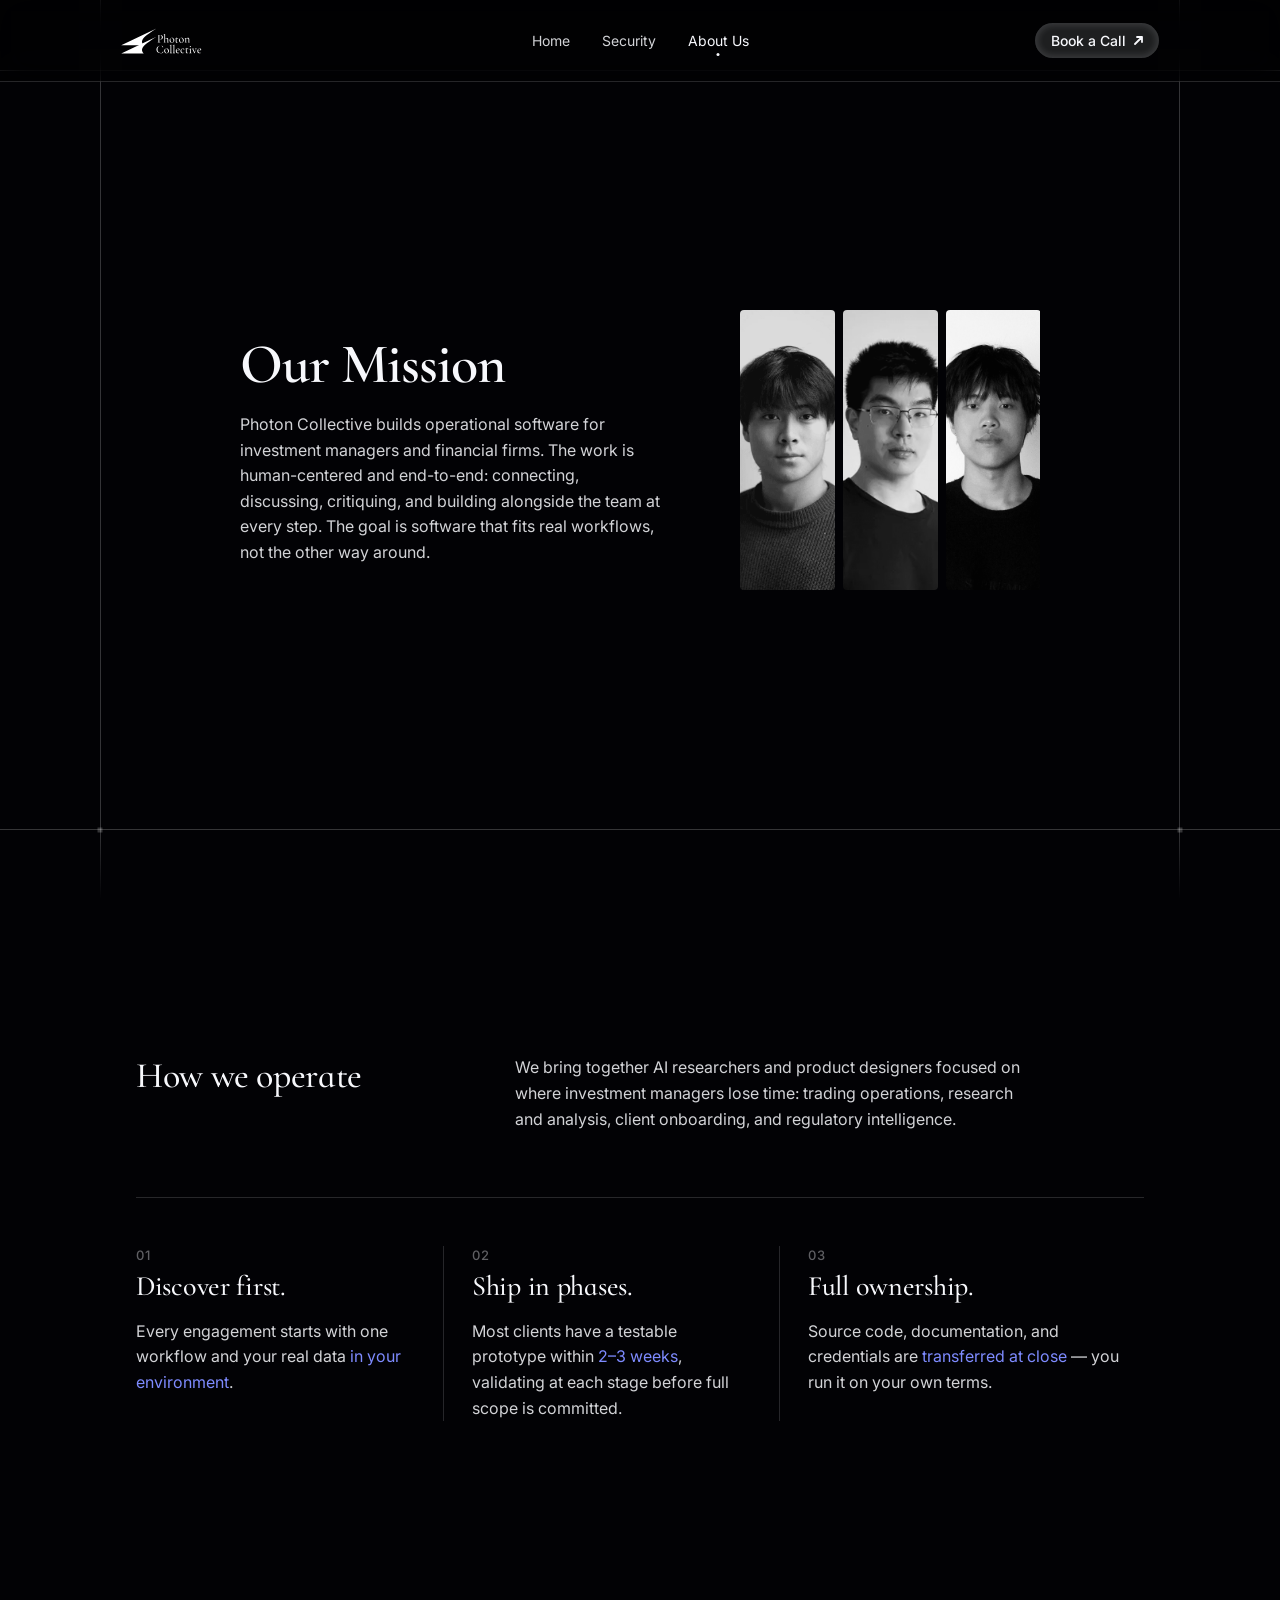
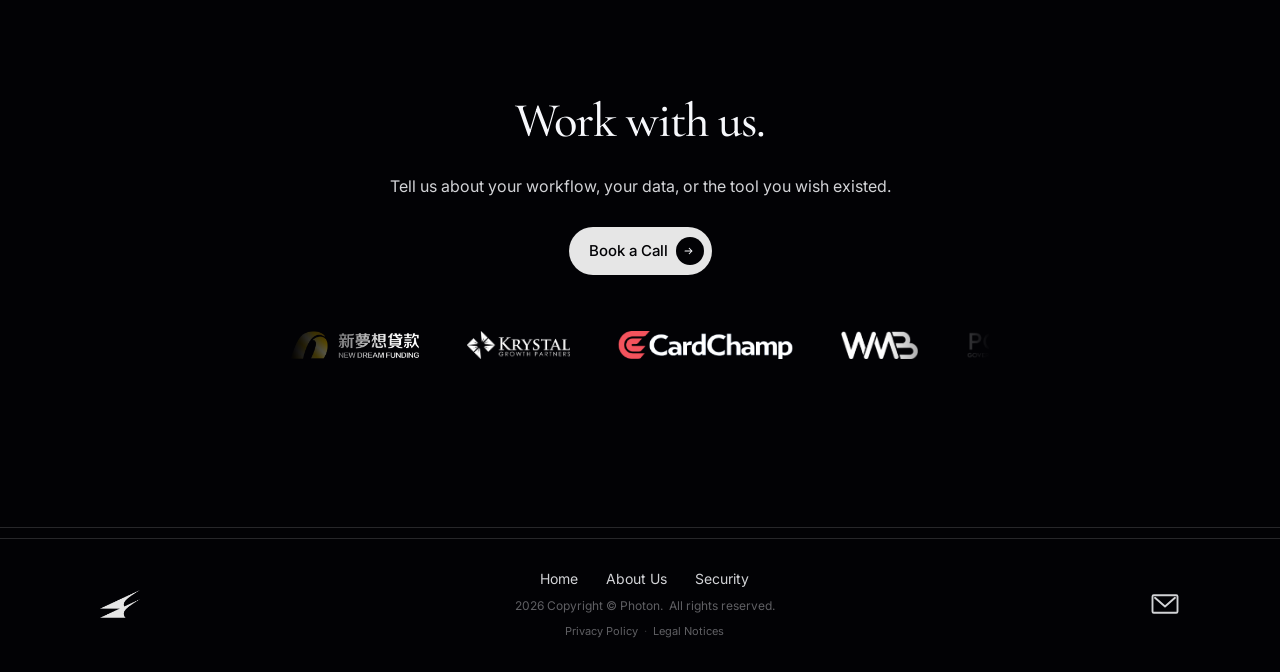
==== about-us.html @ c0678978 "Add Privacy Policy and Legal Notices pages - Create privacy-policy.html and legal-notices.html with " ====
<!DOCTYPE html>
<html lang="en">
<head>
  <meta charset="utf-8">
  <meta name="viewport" content="width=device-width, initial-scale=1">
  <title>Our Team — Photon Collective</title>
  <meta name="description" content="Photon Collective is a team of AI researchers and fintech product designers building custom financial software for investment managers. Learn about our team and how we work.">

  <!-- Open Graph -->
  <meta property="og:type" content="website">
  <meta property="og:url" content="https://photoncollective.dev/about-us.html">
  <meta property="og:site_name" content="Photon Collective">
  <meta property="og:title" content="Our Team — Photon Collective">
  <meta property="og:description" content="Photon Collective is a team of AI researchers and fintech product designers building custom financial software for investment managers.">
  <meta property="og:image" content="https://photoncollective.dev/images/hero-data-viz.png">
  <meta name="twitter:card" content="summary_large_image">
  <meta name="twitter:title" content="Our Team — Photon Collective">
  <meta name="twitter:description" content="Photon Collective is a team of AI researchers and fintech product designers building custom financial software for investment managers.">
  <meta name="twitter:image" content="https://photoncollective.dev/images/hero-data-viz.png">
  <meta name="theme-color" content="#0c0d12">

  <!-- Favicon -->
  <link rel="icon" href="images/favicon-light.png" media="(prefers-color-scheme: light)">
  <link rel="icon" href="images/favicon-dark.png" media="(prefers-color-scheme: dark)">
  <link rel="apple-touch-icon" href="images/favicon-dark.png">

  <!-- Fonts -->
  <link rel="preconnect" href="https://fonts.googleapis.com">
  <link rel="preconnect" href="https://fonts.gstatic.com" crossorigin>
  <link rel="stylesheet" href="https://fonts.googleapis.com/css2?family=Cormorant+Infant:ital,wght@0,400;0,500;0,600;0,700;1,400;1,500;1,600;1,700&family=Inter:wght@400;500;600&display=swap">

  <!-- Styles -->
  <link rel="stylesheet" href="css/styles.css">

  <!-- SEO -->
  <link rel="canonical" href="https://photoncollective.dev/about-us.html">

  <!-- Structured data -->
  <script type="application/ld+json">
  {
    "@context": "https://schema.org",
    "@type": "Organization",
    "name": "Photon Collective",
    "url": "https://photoncollective.dev",
    "logo": {
      "@type": "ImageObject",
      "url": "https://photoncollective.dev/images/logo-dark.png"
    },
    "description": "Photon Collective builds custom financial tools and workflows for investment teams.",
    "contactPoint": {
      "@type": "ContactPoint",
      "email": "hello@photoncollective.dev",
      "contactType": "sales"
    }
  }
  </script>
  <script type="application/ld+json">
  [
    {
      "@context": "https://schema.org",
      "@type": "Person",
      "name": "Alex Chen",
      "jobTitle": "Co-founder",
      "worksFor": { "@type": "Organization", "name": "Photon Collective" },
      "alumniOf": [
        { "@type": "CollegeOrUniversity", "name": "Carnegie Mellon University" }
      ]
    },
    {
      "@context": "https://schema.org",
      "@type": "Person",
      "name": "Andrew Kang",
      "jobTitle": "Co-founder",
      "worksFor": { "@type": "Organization", "name": "Photon Collective" },
      "alumniOf": [
        { "@type": "CollegeOrUniversity", "name": "University of British Columbia" }
      ]
    },
    {
      "@context": "https://schema.org",
      "@type": "Person",
      "name": "Edison Hui",
      "jobTitle": "GTM Lead",
      "worksFor": { "@type": "Organization", "name": "Photon Collective" },
      "alumniOf": [
        { "@type": "CollegeOrUniversity", "name": "University of British Columbia" }
      ]
    }
  ]
  </script>

</head>
<body>

  <a href="#main-content" class="skip-link">Skip to main content</a>

  <!-- SVG symbol defs -->
  <svg xmlns="http://www.w3.org/2000/svg" style="position:absolute;width:0;height:0;overflow:hidden" aria-hidden="true">
    <defs>
      <symbol id="wordmark" viewBox="0 0 81 26"><path d="M 35.463 0.442 C 24.383 7.673 17.816 11.768 22.715 17.207 L 0.231 17.207 Z" fill="rgb(255, 255, 255)"></path><path d="M 35.463 8.678 C 24.383 15.908 17.816 20.003 22.715 25.442 L 0.231 25.442 Z" fill="rgb(255, 255, 255)"></path><path d="M 38.351 13.56 C 38.351 13.811 38.382 13.995 38.443 14.113 C 38.505 14.223 38.621 14.301 38.79 14.348 C 38.967 14.395 39.248 14.419 39.633 14.419 C 39.656 14.419 39.668 14.442 39.668 14.489 C 39.668 14.537 39.656 14.56 39.633 14.56 C 39.317 14.56 39.071 14.556 38.894 14.548 L 37.889 14.537 L 37.092 14.548 C 36.945 14.556 36.749 14.56 36.503 14.56 C 36.48 14.56 36.468 14.537 36.468 14.489 C 36.468 14.442 36.48 14.419 36.503 14.419 C 36.78 14.419 36.98 14.399 37.103 14.36 C 37.227 14.321 37.311 14.246 37.358 14.137 C 37.404 14.019 37.427 13.842 37.427 13.607 L 37.427 8.16 C 37.427 7.925 37.404 7.752 37.358 7.642 C 37.311 7.533 37.223 7.458 37.092 7.419 C 36.968 7.372 36.772 7.348 36.503 7.348 C 36.48 7.348 36.468 7.325 36.468 7.278 C 36.468 7.231 36.48 7.207 36.503 7.207 L 37.08 7.219 C 37.419 7.235 37.685 7.242 37.877 7.242 C 38.062 7.242 38.282 7.231 38.536 7.207 C 38.628 7.207 38.771 7.203 38.963 7.195 C 39.163 7.18 39.337 7.172 39.483 7.172 C 40.207 7.172 40.788 7.337 41.227 7.666 C 41.666 7.988 41.886 8.478 41.886 9.137 C 41.886 9.646 41.759 10.078 41.504 10.431 C 41.258 10.784 40.938 11.046 40.546 11.219 C 40.161 11.391 39.76 11.478 39.344 11.478 C 39.121 11.478 38.936 11.458 38.79 11.419 C 38.767 11.419 38.755 11.399 38.755 11.36 C 38.755 11.337 38.759 11.313 38.767 11.289 C 38.782 11.266 38.798 11.258 38.813 11.266 C 38.936 11.297 39.071 11.313 39.217 11.313 C 39.679 11.313 40.068 11.144 40.384 10.807 C 40.7 10.47 40.858 9.984 40.858 9.348 C 40.858 8.729 40.703 8.246 40.395 7.901 C 40.088 7.548 39.679 7.372 39.171 7.372 C 38.932 7.372 38.759 7.391 38.651 7.431 C 38.543 7.462 38.466 7.537 38.42 7.654 C 38.374 7.764 38.351 7.94 38.351 8.184 Z" fill="rgb(255, 255, 255)"></path><path d="M 42.624 14.56 C 42.608 14.56 42.601 14.537 42.601 14.489 C 42.601 14.442 42.608 14.419 42.624 14.419 C 42.909 14.419 43.093 14.368 43.178 14.266 C 43.271 14.156 43.317 13.937 43.317 13.607 L 43.317 7.56 C 43.317 7.278 43.29 7.078 43.236 6.96 C 43.19 6.835 43.101 6.772 42.97 6.772 C 42.839 6.772 42.67 6.823 42.462 6.925 L 42.45 6.925 C 42.42 6.925 42.397 6.905 42.381 6.866 C 42.366 6.827 42.37 6.799 42.393 6.784 L 43.941 6.031 L 43.975 6.031 C 44.006 6.031 44.033 6.042 44.056 6.066 C 44.087 6.089 44.102 6.117 44.102 6.148 L 44.102 13.607 C 44.102 13.937 44.148 14.156 44.241 14.266 C 44.333 14.368 44.522 14.419 44.807 14.419 C 44.83 14.419 44.842 14.442 44.842 14.489 C 44.842 14.537 44.83 14.56 44.807 14.56 C 44.614 14.56 44.464 14.556 44.356 14.548 L 43.721 14.537 L 43.063 14.548 C 42.955 14.556 42.809 14.56 42.624 14.56 Z M 45.731 14.56 C 45.716 14.56 45.708 14.537 45.708 14.489 C 45.708 14.442 45.716 14.419 45.731 14.419 C 46.016 14.419 46.201 14.368 46.285 14.266 C 46.378 14.156 46.424 13.937 46.424 13.607 L 46.424 11.795 C 46.424 11.34 46.339 11.003 46.17 10.784 C 46.008 10.564 45.754 10.454 45.408 10.454 C 45.138 10.454 44.865 10.537 44.587 10.701 C 44.31 10.866 44.079 11.086 43.894 11.36 L 43.837 11.219 C 44.16 10.772 44.487 10.439 44.818 10.219 C 45.157 9.999 45.512 9.889 45.881 9.889 C 46.305 9.889 46.632 10.015 46.863 10.266 C 47.094 10.517 47.21 10.874 47.21 11.337 L 47.21 13.607 C 47.21 13.937 47.256 14.156 47.348 14.266 C 47.441 14.368 47.629 14.419 47.914 14.419 C 47.937 14.419 47.949 14.442 47.949 14.489 C 47.949 14.537 47.937 14.56 47.914 14.56 C 47.722 14.56 47.572 14.556 47.464 14.548 L 46.828 14.537 L 46.17 14.548 C 46.062 14.556 45.916 14.56 45.731 14.56 Z" fill="rgb(255, 255, 255)"></path><path d="M 50.836 14.713 C 50.382 14.713 49.981 14.603 49.635 14.384 C 49.288 14.156 49.019 13.854 48.826 13.478 C 48.641 13.093 48.549 12.678 48.549 12.231 C 48.549 11.721 48.672 11.289 48.919 10.937 C 49.165 10.576 49.481 10.309 49.866 10.137 C 50.251 9.956 50.644 9.866 51.044 9.866 C 51.498 9.866 51.899 9.98 52.246 10.207 C 52.592 10.435 52.858 10.737 53.043 11.113 C 53.227 11.482 53.32 11.874 53.32 12.289 C 53.32 12.768 53.204 13.191 52.973 13.56 C 52.75 13.929 52.45 14.215 52.072 14.419 C 51.695 14.615 51.283 14.713 50.836 14.713 Z M 51.171 14.489 C 51.556 14.489 51.853 14.337 52.061 14.031 C 52.269 13.725 52.373 13.262 52.373 12.642 C 52.373 12.133 52.295 11.686 52.142 11.301 C 51.995 10.917 51.791 10.623 51.529 10.419 C 51.267 10.207 50.975 10.101 50.651 10.101 C 50.274 10.101 49.981 10.25 49.773 10.548 C 49.573 10.839 49.473 11.27 49.473 11.842 C 49.473 12.337 49.546 12.788 49.693 13.195 C 49.839 13.595 50.039 13.913 50.293 14.148 C 50.555 14.376 50.848 14.489 51.171 14.489 Z" fill="rgb(255, 255, 255)"></path><path d="M 55.878 14.701 C 55.554 14.701 55.281 14.627 55.057 14.478 C 54.842 14.321 54.734 14.062 54.734 13.701 L 54.734 10.984 C 54.734 10.709 54.695 10.533 54.618 10.454 C 54.549 10.376 54.387 10.337 54.133 10.337 C 54.11 10.337 54.099 10.305 54.099 10.242 C 54.099 10.188 54.11 10.16 54.133 10.16 C 54.472 10.152 54.746 10.07 54.953 9.913 C 55.161 9.748 55.296 9.525 55.358 9.242 C 55.365 9.219 55.396 9.207 55.45 9.207 C 55.504 9.207 55.531 9.219 55.531 9.242 L 55.531 13.301 C 55.531 13.921 55.827 14.231 56.42 14.231 C 56.751 14.231 57.056 14.121 57.333 13.901 C 57.341 13.893 57.352 13.889 57.368 13.889 C 57.391 13.889 57.41 13.905 57.425 13.937 C 57.441 13.968 57.437 13.991 57.414 14.007 C 57.129 14.25 56.867 14.427 56.628 14.537 C 56.389 14.646 56.139 14.701 55.878 14.701 Z M 57.067 10.595 C 56.551 10.478 55.954 10.419 55.277 10.419 L 55.277 10.148 C 55.762 10.148 56.37 10.109 57.102 10.031 C 57.125 10.031 57.144 10.058 57.16 10.113 C 57.175 10.168 57.183 10.231 57.183 10.301 C 57.183 10.372 57.171 10.442 57.148 10.513 C 57.125 10.576 57.098 10.603 57.067 10.595 Z" fill="rgb(255, 255, 255)"></path><path d="M 60.312 14.713 C 59.858 14.713 59.457 14.603 59.111 14.384 C 58.764 14.156 58.495 13.854 58.302 13.478 C 58.117 13.093 58.025 12.678 58.025 12.231 C 58.025 11.721 58.148 11.289 58.394 10.937 C 58.641 10.576 58.957 10.309 59.342 10.137 C 59.727 9.956 60.12 9.866 60.52 9.866 C 60.974 9.866 61.375 9.98 61.721 10.207 C 62.068 10.435 62.333 10.737 62.518 11.113 C 62.703 11.482 62.795 11.874 62.795 12.289 C 62.795 12.768 62.68 13.191 62.449 13.56 C 62.226 13.929 61.925 14.215 61.548 14.419 C 61.171 14.615 60.759 14.713 60.312 14.713 Z M 60.647 14.489 C 61.032 14.489 61.328 14.337 61.536 14.031 C 61.744 13.725 61.848 13.262 61.848 12.642 C 61.848 12.133 61.771 11.686 61.617 11.301 C 61.471 10.917 61.267 10.623 61.005 10.419 C 60.743 10.207 60.451 10.101 60.127 10.101 C 59.75 10.101 59.457 10.25 59.249 10.548 C 59.049 10.839 58.949 11.27 58.949 11.842 C 58.949 12.337 59.022 12.788 59.168 13.195 C 59.315 13.595 59.515 13.913 59.769 14.148 C 60.031 14.376 60.324 14.489 60.647 14.489 Z" fill="rgb(255, 255, 255)"></path><path d="M 66.797 14.56 C 66.774 14.56 66.762 14.537 66.762 14.489 C 66.762 14.442 66.774 14.419 66.797 14.419 C 66.99 14.419 67.132 14.399 67.224 14.36 C 67.325 14.313 67.39 14.235 67.421 14.125 C 67.459 14.007 67.479 13.835 67.479 13.607 L 67.479 11.76 C 67.479 11.305 67.398 10.972 67.236 10.76 C 67.074 10.548 66.816 10.442 66.462 10.442 C 66.193 10.442 65.919 10.525 65.642 10.689 C 65.372 10.854 65.141 11.074 64.949 11.348 L 64.903 11.207 C 65.55 10.313 66.227 9.866 66.936 9.866 C 67.359 9.866 67.687 9.995 67.918 10.254 C 68.156 10.505 68.276 10.858 68.276 11.313 L 68.276 13.607 C 68.276 13.835 68.291 14.007 68.322 14.125 C 68.36 14.235 68.426 14.313 68.518 14.36 C 68.618 14.399 68.769 14.419 68.969 14.419 C 68.992 14.419 69.003 14.442 69.003 14.489 C 69.003 14.537 68.992 14.56 68.969 14.56 C 68.784 14.56 68.634 14.556 68.518 14.548 L 67.883 14.537 L 67.248 14.548 C 67.132 14.556 66.982 14.56 66.797 14.56 Z M 63.69 14.56 C 63.667 14.56 63.655 14.537 63.655 14.489 C 63.655 14.442 63.667 14.419 63.69 14.419 C 63.882 14.419 64.025 14.399 64.117 14.36 C 64.217 14.313 64.283 14.235 64.314 14.125 C 64.352 14.007 64.371 13.835 64.371 13.607 L 64.371 11.313 C 64.371 11.054 64.341 10.87 64.279 10.76 C 64.225 10.642 64.129 10.584 63.99 10.584 C 63.859 10.584 63.655 10.639 63.378 10.748 L 63.355 10.748 C 63.332 10.748 63.313 10.729 63.297 10.689 C 63.289 10.65 63.297 10.627 63.32 10.619 L 64.741 9.925 L 64.81 9.913 C 64.887 9.913 64.964 10.007 65.041 10.195 C 65.126 10.376 65.168 10.615 65.168 10.913 L 65.168 13.607 C 65.168 13.835 65.184 14.007 65.215 14.125 C 65.253 14.235 65.319 14.313 65.411 14.36 C 65.511 14.399 65.661 14.419 65.861 14.419 C 65.885 14.419 65.896 14.442 65.896 14.489 C 65.896 14.537 65.885 14.56 65.861 14.56 C 65.677 14.56 65.526 14.556 65.411 14.548 L 64.776 14.537 L 64.129 14.548 C 64.021 14.556 63.875 14.56 63.69 14.56 Z" fill="rgb(255, 255, 255)"></path><path d="M 39.691 17.666 C 40.137 17.666 40.53 17.701 40.869 17.772 C 41.216 17.835 41.539 17.94 41.839 18.09 C 41.893 18.113 41.928 18.14 41.943 18.172 C 41.959 18.195 41.97 18.254 41.978 18.348 L 42.128 19.819 C 42.128 19.842 42.105 19.858 42.059 19.866 C 42.02 19.874 41.997 19.862 41.99 19.831 C 41.597 18.521 40.804 17.866 39.61 17.866 C 39.002 17.866 38.463 18.011 37.993 18.301 C 37.523 18.591 37.157 19.003 36.895 19.537 C 36.641 20.07 36.514 20.693 36.514 21.407 C 36.514 22.105 36.653 22.737 36.93 23.301 C 37.215 23.858 37.596 24.297 38.074 24.619 C 38.559 24.933 39.09 25.09 39.668 25.09 C 40.268 25.09 40.761 24.937 41.146 24.631 C 41.531 24.317 41.843 23.835 42.082 23.184 C 42.09 23.168 42.109 23.16 42.14 23.16 C 42.155 23.16 42.17 23.168 42.186 23.184 C 42.209 23.191 42.221 23.199 42.221 23.207 L 42.094 24.548 C 42.086 24.642 42.074 24.701 42.059 24.725 C 42.043 24.748 42.005 24.776 41.943 24.807 C 41.558 24.987 41.189 25.113 40.834 25.184 C 40.48 25.262 40.091 25.301 39.668 25.301 C 38.852 25.301 38.124 25.14 37.485 24.819 C 36.845 24.489 36.345 24.035 35.983 23.454 C 35.629 22.874 35.452 22.207 35.452 21.454 C 35.452 20.717 35.632 20.062 35.994 19.49 C 36.364 18.909 36.872 18.462 37.519 18.148 C 38.166 17.827 38.89 17.666 39.691 17.666 Z" fill="rgb(255, 255, 255)"></path><path d="M 45.473 25.301 C 45.019 25.301 44.618 25.192 44.272 24.972 C 43.925 24.744 43.656 24.442 43.463 24.066 C 43.279 23.682 43.186 23.266 43.186 22.819 C 43.186 22.309 43.309 21.878 43.556 21.525 C 43.802 21.164 44.118 20.897 44.503 20.725 C 44.888 20.544 45.281 20.454 45.681 20.454 C 46.136 20.454 46.536 20.568 46.883 20.795 C 47.229 21.023 47.495 21.325 47.68 21.701 C 47.865 22.07 47.957 22.462 47.957 22.878 C 47.957 23.356 47.841 23.78 47.61 24.148 C 47.387 24.517 47.087 24.803 46.709 25.007 C 46.332 25.203 45.92 25.301 45.473 25.301 Z M 45.808 25.078 C 46.193 25.078 46.49 24.925 46.698 24.619 C 46.906 24.313 47.01 23.85 47.01 23.231 C 47.01 22.721 46.933 22.274 46.779 21.89 C 46.632 21.505 46.428 21.211 46.167 21.007 C 45.905 20.795 45.612 20.69 45.289 20.69 C 44.911 20.69 44.618 20.839 44.411 21.137 C 44.21 21.427 44.11 21.858 44.11 22.431 C 44.11 22.925 44.183 23.376 44.33 23.784 C 44.476 24.184 44.676 24.501 44.931 24.737 C 45.192 24.964 45.485 25.078 45.808 25.078 Z" fill="rgb(255, 255, 255)"></path><path d="M 48.794 25.148 C 48.778 25.148 48.77 25.125 48.77 25.078 C 48.77 25.031 48.778 25.007 48.794 25.007 C 49.078 25.007 49.263 24.956 49.348 24.854 C 49.44 24.744 49.487 24.525 49.487 24.195 L 49.498 18.148 C 49.498 17.866 49.471 17.666 49.417 17.548 C 49.363 17.423 49.271 17.36 49.14 17.36 C 49.009 17.36 48.843 17.411 48.643 17.513 L 48.632 17.513 C 48.601 17.513 48.574 17.493 48.551 17.454 C 48.536 17.407 48.543 17.38 48.574 17.372 L 50.122 16.631 L 50.168 16.619 C 50.191 16.619 50.218 16.631 50.249 16.654 C 50.287 16.678 50.307 16.705 50.307 16.737 L 50.307 24.195 C 50.307 24.525 50.349 24.744 50.434 24.854 C 50.526 24.956 50.711 25.007 50.988 25.007 C 51.019 25.007 51.035 25.031 51.035 25.078 C 51.035 25.125 51.019 25.148 50.988 25.148 C 50.811 25.148 50.669 25.144 50.561 25.137 L 49.891 25.125 L 49.244 25.137 C 49.136 25.144 48.986 25.148 48.794 25.148 Z" fill="rgb(255, 255, 255)"></path><path d="M 51.805 25.148 C 51.79 25.148 51.782 25.125 51.782 25.078 C 51.782 25.031 51.79 25.007 51.805 25.007 C 52.09 25.007 52.275 24.956 52.36 24.854 C 52.452 24.744 52.498 24.525 52.498 24.195 L 52.51 18.148 C 52.51 17.866 52.483 17.666 52.429 17.548 C 52.375 17.423 52.283 17.36 52.152 17.36 C 52.021 17.36 51.855 17.411 51.655 17.513 L 51.644 17.513 C 51.613 17.513 51.586 17.493 51.563 17.454 C 51.548 17.407 51.555 17.38 51.586 17.372 L 53.134 16.631 L 53.18 16.619 C 53.203 16.619 53.23 16.631 53.261 16.654 C 53.299 16.678 53.319 16.705 53.319 16.737 L 53.319 24.195 C 53.319 24.525 53.361 24.744 53.446 24.854 C 53.538 24.956 53.723 25.007 54 25.007 C 54.031 25.007 54.046 25.031 54.046 25.078 C 54.046 25.125 54.031 25.148 54 25.148 C 53.823 25.148 53.681 25.144 53.573 25.137 L 52.903 25.125 L 52.256 25.137 C 52.148 25.144 51.998 25.148 51.805 25.148 Z" fill="rgb(255, 255, 255)"></path><path d="M 56.966 25.29 C 56.512 25.29 56.119 25.18 55.788 24.984 C 55.457 24.772 55.206 24.494 55.037 24.148 C 54.867 23.796 54.783 23.419 54.783 23.019 C 54.783 22.556 54.891 22.133 55.106 21.748 C 55.33 21.364 55.63 21.062 56.007 20.842 C 56.385 20.615 56.804 20.501 57.266 20.501 C 57.721 20.501 58.067 20.619 58.306 20.854 C 58.545 21.082 58.664 21.411 58.664 21.842 C 58.664 22.062 58.618 22.172 58.525 22.172 L 57.728 22.172 C 57.759 21.709 57.698 21.356 57.543 21.113 C 57.397 20.862 57.174 20.737 56.873 20.737 C 56.496 20.737 56.2 20.901 55.984 21.231 C 55.776 21.552 55.672 21.995 55.672 22.56 C 55.672 23.25 55.826 23.799 56.134 24.207 C 56.45 24.615 56.897 24.819 57.474 24.819 C 57.698 24.819 57.89 24.791 58.052 24.737 C 58.213 24.674 58.402 24.58 58.618 24.454 L 58.629 24.454 C 58.652 24.454 58.672 24.47 58.687 24.501 C 58.71 24.525 58.714 24.548 58.699 24.572 C 58.421 24.823 58.144 25.007 57.867 25.125 C 57.59 25.235 57.289 25.29 56.966 25.29 Z M 55.395 22.007 L 57.982 21.96 L 57.982 22.172 L 55.406 22.184 Z" fill="rgb(255, 255, 255)"></path><path d="M 61.74 25.29 C 61.239 25.29 60.816 25.18 60.469 24.96 C 60.13 24.733 59.876 24.442 59.707 24.089 C 59.545 23.737 59.464 23.364 59.464 22.972 C 59.464 22.47 59.591 22.035 59.845 21.666 C 60.099 21.29 60.427 21.003 60.827 20.807 C 61.228 20.603 61.636 20.501 62.052 20.501 C 62.398 20.501 62.714 20.576 62.999 20.725 C 63.284 20.866 63.426 21.046 63.426 21.266 C 63.426 21.384 63.384 21.486 63.299 21.572 C 63.215 21.658 63.099 21.701 62.953 21.701 C 62.706 21.701 62.514 21.548 62.375 21.242 C 62.29 21.062 62.198 20.933 62.098 20.854 C 61.998 20.776 61.848 20.737 61.647 20.737 C 61.247 20.737 60.931 20.909 60.7 21.254 C 60.469 21.592 60.354 22.042 60.354 22.607 C 60.354 23.258 60.508 23.791 60.816 24.207 C 61.131 24.623 61.609 24.831 62.248 24.831 C 62.672 24.831 63.057 24.709 63.403 24.466 L 63.426 24.466 C 63.449 24.466 63.469 24.478 63.484 24.501 C 63.507 24.525 63.507 24.544 63.484 24.56 C 63.215 24.811 62.941 24.995 62.664 25.113 C 62.387 25.231 62.079 25.29 61.74 25.29 Z" fill="rgb(255, 255, 255)"></path><path d="M 66.014 25.29 C 65.691 25.29 65.417 25.215 65.194 25.066 C 64.978 24.909 64.871 24.65 64.871 24.289 L 64.871 21.572 C 64.871 21.297 64.832 21.121 64.755 21.042 C 64.686 20.964 64.524 20.925 64.27 20.925 C 64.247 20.925 64.235 20.893 64.235 20.831 C 64.235 20.776 64.247 20.748 64.27 20.748 C 64.609 20.74 64.882 20.658 65.09 20.501 C 65.298 20.337 65.433 20.113 65.495 19.831 C 65.502 19.807 65.533 19.795 65.587 19.795 C 65.641 19.795 65.668 19.807 65.668 19.831 L 65.668 23.89 C 65.668 24.509 65.964 24.819 66.557 24.819 C 66.888 24.819 67.193 24.709 67.47 24.489 C 67.477 24.482 67.489 24.478 67.504 24.478 C 67.528 24.478 67.547 24.494 67.562 24.525 C 67.577 24.556 67.574 24.58 67.551 24.595 C 67.266 24.838 67.004 25.015 66.765 25.125 C 66.526 25.235 66.276 25.29 66.014 25.29 Z M 67.204 21.184 C 66.688 21.066 66.091 21.007 65.414 21.007 L 65.414 20.737 C 65.899 20.737 66.507 20.697 67.239 20.619 C 67.262 20.619 67.281 20.646 67.297 20.701 C 67.312 20.756 67.32 20.819 67.32 20.89 C 67.32 20.96 67.308 21.031 67.285 21.101 C 67.262 21.164 67.235 21.191 67.204 21.184 Z" fill="rgb(255, 255, 255)"></path><path d="M 68.323 25.148 C 68.3 25.148 68.289 25.125 68.289 25.078 C 68.289 25.031 68.3 25.007 68.323 25.007 C 68.608 25.007 68.793 24.956 68.878 24.854 C 68.97 24.744 69.016 24.525 69.016 24.195 L 69.016 22.019 C 69.016 21.744 68.989 21.548 68.936 21.431 C 68.882 21.305 68.785 21.242 68.647 21.242 C 68.523 21.242 68.358 21.293 68.15 21.395 L 68.139 21.395 C 68.108 21.395 68.084 21.376 68.069 21.337 C 68.054 21.29 68.061 21.262 68.092 21.254 L 69.663 20.513 L 69.709 20.501 C 69.733 20.501 69.756 20.513 69.779 20.537 C 69.81 20.56 69.825 20.588 69.825 20.619 C 69.825 20.674 69.821 20.831 69.813 21.09 C 69.806 21.348 69.802 21.654 69.802 22.007 L 69.802 24.195 C 69.802 24.525 69.844 24.744 69.929 24.854 C 70.021 24.956 70.21 25.007 70.495 25.007 C 70.518 25.007 70.53 25.031 70.53 25.078 C 70.53 25.125 70.518 25.148 70.495 25.148 C 70.31 25.148 70.16 25.144 70.044 25.137 L 69.409 25.125 L 68.774 25.137 C 68.658 25.144 68.508 25.148 68.323 25.148 Z M 69.34 19.184 C 69.163 19.184 69.02 19.137 68.912 19.042 C 68.812 18.94 68.762 18.799 68.762 18.619 C 68.762 18.446 68.812 18.313 68.912 18.219 C 69.02 18.125 69.163 18.078 69.34 18.078 C 69.509 18.078 69.64 18.125 69.733 18.219 C 69.833 18.313 69.883 18.446 69.883 18.619 C 69.883 18.799 69.837 18.94 69.744 19.042 C 69.652 19.137 69.517 19.184 69.34 19.184 Z" fill="rgb(255, 255, 255)"></path><path d="M 75.93 20.607 C 75.946 20.607 75.953 20.631 75.953 20.678 C 75.953 20.725 75.946 20.748 75.93 20.748 C 75.722 20.748 75.545 20.819 75.399 20.96 C 75.253 21.101 75.114 21.337 74.983 21.666 L 73.551 25.137 C 73.535 25.176 73.493 25.196 73.424 25.196 C 73.354 25.196 73.312 25.176 73.296 25.137 L 71.622 21.584 C 71.467 21.246 71.333 21.023 71.217 20.913 C 71.109 20.803 70.979 20.748 70.825 20.748 C 70.801 20.748 70.79 20.725 70.79 20.678 C 70.79 20.631 70.801 20.607 70.825 20.607 C 70.971 20.607 71.086 20.611 71.171 20.619 L 71.714 20.631 L 72.523 20.619 C 72.638 20.611 72.796 20.607 72.996 20.607 C 73.019 20.607 73.031 20.631 73.031 20.678 C 73.031 20.725 73.019 20.748 72.996 20.748 C 72.542 20.748 72.315 20.842 72.315 21.031 C 72.315 21.086 72.33 21.144 72.361 21.207 L 73.816 24.242 L 73.4 24.89 L 74.729 21.631 C 74.783 21.466 74.81 21.344 74.81 21.266 C 74.81 20.921 74.521 20.748 73.943 20.748 C 73.928 20.748 73.92 20.725 73.92 20.678 C 73.92 20.631 73.928 20.607 73.943 20.607 C 74.151 20.607 74.309 20.611 74.417 20.619 L 75.11 20.631 L 75.537 20.619 C 75.622 20.611 75.753 20.607 75.93 20.607 Z" fill="rgb(255, 255, 255)"></path><path d="M 78.489 25.29 C 78.035 25.29 77.642 25.188 77.311 24.984 C 76.98 24.772 76.73 24.494 76.56 24.148 C 76.391 23.796 76.306 23.419 76.306 23.019 C 76.306 22.556 76.414 22.133 76.63 21.748 C 76.853 21.364 77.153 21.062 77.531 20.842 C 77.908 20.615 78.328 20.501 78.79 20.501 C 79.244 20.501 79.591 20.619 79.829 20.854 C 80.068 21.082 80.187 21.411 80.187 21.842 C 80.187 22.062 80.141 22.172 80.049 22.172 L 79.252 22.172 C 79.283 21.709 79.221 21.356 79.067 21.113 C 78.921 20.862 78.697 20.737 78.397 20.737 C 78.02 20.737 77.723 20.901 77.507 21.231 C 77.299 21.552 77.196 21.995 77.196 22.56 C 77.196 23.25 77.35 23.799 77.658 24.207 C 77.973 24.615 78.42 24.819 78.998 24.819 C 79.221 24.819 79.414 24.791 79.575 24.737 C 79.737 24.674 79.926 24.58 80.141 24.454 L 80.153 24.454 C 80.176 24.454 80.195 24.47 80.211 24.501 C 80.234 24.525 80.237 24.548 80.222 24.572 C 79.945 24.823 79.668 25.007 79.39 25.125 C 79.113 25.235 78.813 25.29 78.489 25.29 Z M 76.918 22.007 L 79.506 21.96 L 79.506 22.172 L 76.93 22.184 Z" fill="rgb(255, 255, 255)"></path></symbol>
    </defs>
  </svg>

  <!-- ======================================================
       NAVIGATION
       ====================================================== -->
  <header>
    <nav class="nav" role="navigation" aria-label="Main navigation">
      <div class="nav-inner">

        <a href="/" class="nav-logo" aria-label="Photon Collective home">
          <svg class="nav-logo-wordmark" viewBox="0 0 81 26" fill="none" aria-hidden="true"><use href="#wordmark"/></svg>
          <span class="sr-only">photon collective</span>
        </a>

        <div class="nav-links">
          <a href="/">Home</a>
          <a href="security.html">Security</a>
          <a href="about-us.html" class="active">About Us</a>
        </div>

        <div class="nav-cta">
          <a href="booking.html" class="btn btn-nav-cta">
            Book a Call
            <svg width="9" height="9" viewBox="0 0 9 9" fill="none" aria-hidden="true">
              <path d="M1 8L8 1M8 1H3M8 1V6" stroke="currentColor" stroke-width="1.8" stroke-linecap="round" stroke-linejoin="round"/>
            </svg>
          </a>
        </div>

        <button class="nav-hamburger" aria-label="Open menu" aria-expanded="false">
          <span></span><span></span><span></span>
        </button>
      </div>

    </nav>
    <div class="nav-mobile" role="menu">
      <a href="/" role="menuitem">Home</a>
      <a href="security.html" role="menuitem">Security</a>
      <a href="about-us.html" role="menuitem" class="active">About Us</a>
      <a href="booking.html" role="menuitem" class="nav-mobile-cta">
        Book a Call
        <svg width="9" height="9" viewBox="0 0 9 9" fill="none" aria-hidden="true"><path d="M1 8L8 1M8 1H3M8 1V6" stroke="currentColor" stroke-width="1.4" stroke-linecap="round" stroke-linejoin="round"/></svg>
      </a>
    </div>
    <div class="nav-backdrop" aria-hidden="true"></div>
  </header>

  <!-- ======================================================
       MAIN
       ====================================================== -->
  <main id="main-content">

    <!-- ======================================================
         MISSION / HERO
         ====================================================== -->
    <section class="about-hero" aria-label="Our Mission">
      <div class="hero-grid-frame" aria-hidden="true"></div>
      <div class="hero-grid-h hero-grid-h-top" aria-hidden="true"></div>
      <div class="hero-grid-h hero-grid-h-bot" aria-hidden="true"></div>
      <div class="about-hero-inner">

        <div class="about-text reveal">
          <h1 class="about-heading">Our Mission</h1>
          <p class="about-body">Photon Collective builds operational software for investment managers and financial firms. The work is human-centered and end-to-end: connecting, discussing, critiquing, and building alongside the team at every step. The goal is software that fits real workflows, not the other way around.</p>
        </div>

        <div class="about-photos reveal reveal-delay-1">
          <div class="about-photo-strip">
            <div class="about-photo-col">
              <img src="images/portrait-1.png" alt="Alex Chen, co-founder of Photon Collective" class="about-photo-img" loading="eager" width="892" height="876">
            </div>
            <div class="about-photo-col">
              <img src="images/portrait-2.png" alt="Andrew Kang, co-founder of Photon Collective" class="about-photo-img" loading="eager" width="1512" height="1486">
            </div>
            <div class="about-photo-col">
              <img src="images/portrait-3.png" alt="Edison Hui, Photon Collective" class="about-photo-img" loading="eager" width="1512" height="1486">
            </div>
          </div>
          <div class="about-photo-labels">
            <span class="about-photo-label">
              <strong>Alex Chen</strong>
              <span class="about-photo-label-sub">Quantitative Strategy @ Evercore in NYC</span>
              <span class="about-photo-label-sub">CS &amp; Business @ Carnegie Mellon University</span>
            </span>
            <span class="about-photo-label">
              <strong>Andrew Kang</strong>
              <span class="about-photo-label-sub">Software Engineer @ Arista in Vancouver</span>
              <span class="about-photo-label-sub">CS &amp; Math @ University of British Columbia</span>
            </span>
            <span class="about-photo-label">
              <strong>Edison Hui</strong>
              <span class="about-photo-label-sub">GTM Lead, institutional sales &amp; partnerships</span>
              <span class="about-photo-label-sub">Econ &amp; Stat @ University of British Columbia</span>
            </span>
          </div>
        </div>

      </div>
    </section>

    <!-- ======================================================
         APPROACH
         ====================================================== -->
    <section class="about-approach" aria-label="How we operate">
      <div class="about-approach-header">
        <h2 class="about-approach-eyebrow reveal">How we operate</h2>
        <p class="about-approach-lead reveal">We bring together AI researchers and product designers focused on where investment managers lose time: trading operations, research and analysis, client onboarding, and regulatory intelligence.</p>
      </div>
      <div class="about-approach-inner">

        <div class="about-approach-item reveal">
          <span class="about-approach-num">01</span>
          <h3 class="about-approach-title">Discover first.</h3>
          <p class="about-approach-body">Every engagement starts with one workflow and your real data <span class="sec-highlight">in your environment</span>.</p>
        </div>

        <div class="about-approach-item reveal reveal-delay-1">
          <span class="about-approach-num">02</span>
          <h3 class="about-approach-title">Ship in phases.</h3>
          <p class="about-approach-body">Most clients have a testable prototype within <span class="sec-highlight">2–3 weeks</span>, validating at each stage before full scope is committed.</p>
        </div>

        <div class="about-approach-item reveal reveal-delay-2">
          <span class="about-approach-num">03</span>
          <h3 class="about-approach-title">Full ownership.</h3>
          <p class="about-approach-body">Source code, documentation, and credentials are <span class="sec-highlight">transferred at close</span> — you run it on your own terms.</p>
        </div>

      </div>
    </section>

  </main>

  <!-- ======================================================
       CTA
       ====================================================== -->
  <section class="cta-section" id="cta" aria-label="Call to action">

    <div class="cta-inner">
      <h2 class="cta-heading reveal">Work with us.</h2>
      <p class="cta-sub reveal reveal-delay-1">
        Tell us about your workflow, your data, or the tool you wish existed.
      </p>
      <a href="booking.html" class="btn btn-pill-arrow btn-pill-lg reveal reveal-delay-2">
        <span>Book a Call</span>
        <span class="pill-arrow-dot">
          <span class="arrow-track">
            <svg viewBox="0 0 16 16" fill="none" aria-hidden="true"><path d="M3 8h10M9 4l4 4-4 4" stroke="currentColor" stroke-width="1.5" stroke-linecap="round" stroke-linejoin="round"/></svg>
            <svg viewBox="0 0 16 16" fill="none" aria-hidden="true"><path d="M3 8h10M9 4l4 4-4 4" stroke="currentColor" stroke-width="1.5" stroke-linecap="round" stroke-linejoin="round"/></svg>
          </span>
        </span>
      </a>
    </div>

    <div class="logo-marquee" aria-hidden="true">
      <ul class="logo-track">
        <li><img src="images/logo-amp.png" alt="AMP logo" loading="lazy" width="1759" height="382"></li>
        <li><img src="images/logo-wmb.png" alt="Wholesale Mortgage Bankers logo" loading="lazy" width="1858" height="506"></li>
        <li><img src="images/logo-pcigs.png" alt="PCI Government Services logo" loading="lazy" width="2392" height="382"></li>
        <li><img src="images/logo-ballantyne.png" alt="Ballantyne Capital logo" loading="lazy" width="1398" height="508"></li>
        <li><img src="images/logo-new-dream.png" alt="New Dream logo" loading="lazy" width="1406" height="508"></li>
        <li><img src="images/logo-cardchamp.png" alt="CardChamp logo" loading="lazy" width="2064" height="508"></li>
        <li><img src="images/logo-amp.png" alt="AMP logo" loading="lazy" width="1759" height="382"></li>
        <li><img src="images/logo-wmb.png" alt="Wholesale Mortgage Bankers logo" loading="lazy" width="1858" height="506"></li>
        <li><img src="images/logo-pcigs.png" alt="PCI Government Services logo" loading="lazy" width="2392" height="382"></li>
        <li><img src="images/logo-ballantyne.png" alt="Ballantyne Capital logo" loading="lazy" width="1398" height="508"></li>
        <li><img src="images/logo-new-dream.png" alt="New Dream logo" loading="lazy" width="1406" height="508"></li>
        <li><img src="images/logo-cardchamp.png" alt="CardChamp logo" loading="lazy" width="2064" height="508"></li>
      </ul>
    </div>
  </section>

  <!-- ======================================================
       FOOTER
       ====================================================== -->
  <footer class="footer" role="contentinfo">
    <div class="footer-inner">

      <a href="/" class="footer-logo" aria-label="Photon Collective">
        <img src="images/logo-dark.png" alt="" class="footer-brand-icon" aria-hidden="true" width="148" height="104">
      </a>

      <div class="footer-center">
        <nav class="footer-nav" aria-label="Footer navigation">
          <a href="/">Home</a>
          <a href="about-us.html">About Us</a>
          <a href="security.html">Security</a>
        </nav>
        <div class="footer-copy">
          <span>2026 Copyright &copy; Photon.</span>
          <p>All rights reserved.</p>
        </div>
        <nav class="footer-legal" aria-label="Legal">
          <a href="privacy-policy.html">Privacy Policy</a>
          <span class="footer-legal-sep" aria-hidden="true">&middot;</span>
          <a href="legal-notices.html">Legal Notices</a>
        </nav>
      </div>

      <a href="mailto:hello@photoncollective.dev" class="footer-email">
        <svg viewBox="0 0 24 16" fill="none" xmlns="http://www.w3.org/2000/svg" aria-hidden="true">
          <path d="M 1 14 L 19 14 C 19.552 14 20 13.552 20 13 L 20 1 C 20 0.448 19.552 0 19 0 L 1 0 C 0.448 0 0 0.448 0 1 L 0 13 C 0 13.552 0.448 14 1 14 Z" stroke="currentColor" stroke-width="1.5" stroke-linecap="round" stroke-linejoin="round" fill="transparent" transform="translate(2 1)"/>
          <path d="M 2 2 L 10 9 L 18 2" stroke="currentColor" stroke-width="1.5" stroke-linecap="round" stroke-linejoin="round" transform="translate(2 1)"/>
        </svg>
        hello@photoncollective.dev
      </a>

    </div>
  </footer>

  <script src="js/main.js" defer></script>

</body>
</html>
---- css/styles.css ----
/* ============================================================
   DESIGN TOKENS
   ============================================================ */
:root {
  /* Colors — brand-tinted neutrals (blue accent hue) */
  --bg:            oklch(0.09 0.012 264);
  --surface:       oklch(0.16 0.014 264);
  --surface-2:     oklch(0.18 0.015 264);
  --surface-3:     oklch(0.06 0.01 264);

  /* Text */
  --text:          oklch(0.98 0.005 264);
  --text-85:       oklch(0.98 0.005 264 / 0.85);
  --text-38:       oklch(0.98 0.005 264 / 0.38);

  /* Accent */
  --accent:        oklch(0.52 0.22 264);
  --accent-text:   #7e8bff;            /* legibility-tuned accent for inline text on dark bg */

  /* Error */
  --error:         #f0a8a8;

  /* Form inputs */
  --input-bg:      oklch(0.98 0.005 264 / 0.05);
  --input-bg-focus: oklch(0.98 0.005 264 / 0.07);

  /* Borders */
  --border:        oklch(0.98 0.005 264 / 0.14);
  --border-dark:   oklch(0.35 0.02 264 / 0.4);
  --border-subtle: oklch(0.98 0.005 264 / 0.15);

  /* Buttons */
  --btn-bg:        oklch(0.98 0.005 264 / 0.12);
  --btn-bg-hover:  oklch(0.98 0.005 264 / 0.18);

  /* Focus */
  --focus-ring:    oklch(0.98 0.005 264 / 0.5);

  /* Typography */
  --font-ui:       'Inter', sans-serif;
  --font-serif:    'Cormorant Infant', serif;

  /* Grid */
  --grid-line:     rgba(255, 255, 255, 0.2);
  --grid-x-l:      var(--pad-x);
  --grid-x-r:      var(--pad-x);
  --grid-bottom:   70px;
  --grid-inset:    36px;

  /* Layout */
  --container:     1200px;
  --pad-x:         100px;
  --pad-x-tablet:  40px;
  --pad-x-mobile:  20px;
  --section-y:     120px;

  /* Nav height — keeps top grid line flush with nav bottom */
  --nav-h:         70px;

  /* Transitions */
  --ease:          cubic-bezier(0.16, 1, 0.3, 1);
  --ease-out:      cubic-bezier(0.22, 1, 0.36, 1);
  --dur:           0.4s;
}

/* ============================================================
   RESET & BASE
   ============================================================ */
*, *::before, *::after { box-sizing: border-box; margin: 0; padding: 0; }

html { scroll-behavior: smooth; }

body {
  background: var(--bg);
  color: var(--text);
  font-family: var(--font-ui);
  font-size: 16px;
  line-height: 1.5;
  -webkit-font-smoothing: antialiased;
  overflow-x: hidden;
}

img { display: block; max-width: 100%; }
a { color: inherit; text-decoration: none; }
button { cursor: pointer; border: none; background: none; font: inherit; color: inherit; }
ol, ul { list-style: none; }

/* Keyboard focus — visible on dark surfaces */
a:focus-visible,
button:focus-visible,
.btn:focus-visible,
.faq-question:focus-visible,
.nav-hamburger:focus-visible,
.about-photo-col:focus-visible {
  outline: 2px solid var(--focus-ring);
  outline-offset: 3px;
}

/* Skip to main content — accessibility */
.skip-link {
  position: absolute;
  top: -100%;
  left: 16px;
  z-index: 9999;
  padding: 8px 16px;
  background: var(--text);
  color: var(--bg);
  font-family: var(--font-ui);
  font-size: 14px;
  font-weight: 600;
  border-radius: 4px;
  transition: top 0.15s;
}
.skip-link:focus {
  top: 16px;
}

/* ============================================================
   TYPOGRAPHY PRESETS
   ============================================================ */
.label {
  font-family: var(--font-ui);
  font-size: 13px;
  font-weight: 500;
  letter-spacing: 0.08em;
  text-transform: uppercase;
  color: var(--text-38);
}


/* ============================================================
   PILL ARROW BUTTON (white + black arrow circle)
   ============================================================ */
.btn-pill-arrow {
  display: inline-flex;
  align-items: center;
  gap: 10px;
  background: rgba(255, 255, 255, 0.9);
  border-radius: 100px;
  padding: 8px 6px 8px 15px;
  color: var(--bg);
  font-family: var(--font-ui);
  font-size: 14px;
  font-weight: 500;
  text-decoration: none;
  transition: transform 0.15s ease, background 0.15s ease;
  white-space: nowrap;
}

.btn-pill-arrow:hover  { background: #ffffff; }
.btn-pill-arrow:hover .pill-arrow-dot { background: var(--accent); }
.btn-pill-arrow:active { transform: scale(0.96); }

.btn-pill-lg {
  font-size: 15px;
  padding: 10px 8px 10px 20px;
}

.btn-pill-lg .pill-arrow-dot {
  width: 28px;
  height: 28px;
}

.btn-pill-lg .arrow-track {
  width: 56px;
  height: 28px;
  transform: translateX(-28px);
}

.btn-pill-lg .arrow-track svg {
  width: 12px;
  height: 12px;
  margin: 0 8px;
}

.pill-arrow-dot {
  width: 24px;
  height: 24px;
  border-radius: 50%;
  background: var(--bg);
  flex-shrink: 0;
  overflow: hidden;
  transition: background 0.2s ease;
}

/* Two-arrow track: slides on hover/unhover via CSS transition */
.arrow-track {
  display: flex;
  align-items: center;
  width: 48px;
  height: 24px;
  transform: translateX(-24px); /* show right arrow at rest */
  transition: transform 0.22s cubic-bezier(0.4, 0, 0.2, 1);
}

.btn-pill-arrow:hover .arrow-track { transform: translateX(0); }

.arrow-track svg {
  width: 11px;
  height: 11px;
  flex: 0 0 11px;
  color: var(--text);
  margin: 0 6.5px; /* centers each 11px svg in its 24px slot */
}

/* Nav CTA — gray frosted pill */
.btn-nav-cta {
  display: inline-flex;
  align-items: center;
  gap: 8px;
  background: var(--btn-bg);
  backdrop-filter: blur(5px);
  -webkit-backdrop-filter: blur(5px);
  border-radius: 100px;
  box-shadow: inset 0 0 6px 3px var(--btn-bg);
  padding: 7px 16px;
  color: var(--text);
  font-family: var(--font-ui);
  font-size: 14px;
  font-weight: 500;
  text-decoration: none;
  transition: background var(--dur) var(--ease);
  white-space: nowrap;
}

.btn-nav-cta:hover {
  background: var(--btn-bg-hover);
}

/* ============================================================
   NAVIGATION
   ============================================================ */
.nav {
  position: fixed;
  top: 0;
  left: 0;
  right: 0;
  z-index: 100;
  width: 100%;
  padding-left: var(--pad-x);
  padding-right: var(--pad-x);
  background: rgba(0, 0, 0, 0.48);
  backdrop-filter: blur(16px);
  -webkit-backdrop-filter: blur(16px);
  border-bottom: 1px solid var(--border-subtle);
  pointer-events: none;
  transition:
    background-color .5s ease,
    backdrop-filter .5s ease,
    -webkit-backdrop-filter .5s ease,
    border-color .5s ease,
    padding-top .5s ease;
}

.nav.is-scrolled {
  background-color: transparent;
  backdrop-filter: none;
  -webkit-backdrop-filter: none;
  border-bottom-color: transparent;
  padding-top: 12px;
}

.nav-inner {
  display: flex;
  align-items: center;
  max-width: var(--container);
  margin: 0 auto;
  width: 100%;
  padding: 22px 20px;
  border-radius: 0;
  background: transparent;
  border: 1px solid transparent;
  pointer-events: auto;
  transition:
    width .55s cubic-bezier(0.4, 0, 0.2, 1),
    max-width .55s cubic-bezier(0.4, 0, 0.2, 1),
    border-radius .55s cubic-bezier(.68, -.55, .265, 1.55),
    background-color .5s ease,
    border-color .5s ease,
    backdrop-filter .5s ease,
    -webkit-backdrop-filter .5s ease,
    box-shadow .5s ease;
}

.nav-inner.is-scrolled {
  width: min(62vw, 860px);
  max-width: 860px;
  border-radius: 100px;
  background: rgba(0, 0, 0, 0.6);
  border-color: var(--border-subtle);
  backdrop-filter: blur(20px);
  -webkit-backdrop-filter: blur(20px);
  box-shadow: 0 8px 32px rgba(0, 0, 0, 0.35), inset 0 0 0 1px rgba(255,255,255,0.04);
}

.nav-logo {
  display: flex;
  align-items: center;
  text-decoration: none;
  flex: 1;
}

.nav-logo-wordmark {
  height: 26px;
  width: auto;
  display: block;
  flex-shrink: 0;
}

.sr-only {
  position: absolute;
  width: 1px;
  height: 1px;
  padding: 0;
  margin: -1px;
  overflow: hidden;
  clip: rect(0,0,0,0);
  white-space: nowrap;
  border: 0;
}

.nav-links {
  display: flex;
  align-items: center;
  gap: 32px;
}

.nav-links a {
  position: relative;
  font-family: var(--font-ui);
  font-size: 14px;
  font-weight: 400;
  color: var(--text-85);
  transition: color var(--dur) var(--ease), transform var(--dur) var(--ease);
}

.nav-links a::before {
  content: '';
  position: absolute;
  inset: -6px -12px;
  border-radius: 20px;
  background: transparent;
  transition: background var(--dur) var(--ease);
}

.nav-links a:not(.active):hover { color: var(--text); transform: translateY(-1px); }
.nav-links a:not(.active):hover::before { background: rgba(255, 255, 255, 0.07); }
.nav-links a.active { color: var(--text); }

.nav-links a.active::after {
  content: '';
  position: absolute;
  bottom: -5px;
  left: 50%;
  transform: translateX(-50%);
  width: 3px;
  height: 3px;
  border-radius: 50%;
  background: var(--text);
}

.nav-cta {
  display: flex;
  align-items: center;
  gap: 16px;
  flex: 1;
  justify-content: flex-end;
}

.btn {
  display: inline-flex;
  align-items: center;
  gap: 8px;
  font-family: var(--font-ui);
  font-weight: 500;
  transition: all var(--dur) var(--ease);
  white-space: nowrap;
  text-decoration: none;
}


.nav-hamburger {
  display: none;
  flex-direction: column;
  gap: 5px;
  padding: 11px;
  min-width: 44px;
  min-height: 44px;
  align-items: center;
  justify-content: center;
  cursor: pointer;
}

.nav-hamburger span {
  display: block;
  width: 22px;
  height: 2px;
  background: var(--text);
  border-radius: 2px;
  transition: all var(--dur) var(--ease);
}

.nav-mobile {
  display: none;
}

.nav-backdrop {
  display: none;
}

/* Hamburger → X */
.nav-hamburger[aria-expanded="true"] span:nth-child(1) {
  transform: translateY(7px) rotate(45deg);
}
.nav-hamburger[aria-expanded="true"] span:nth-child(2) {
  opacity: 0;
  transform: scaleX(0);
}
.nav-hamburger[aria-expanded="true"] span:nth-child(3) {
  transform: translateY(-7px) rotate(-45deg);
}

/* ============================================================
   HERO SECTION
   ============================================================ */
.hero {
  position: relative;
  min-height: 100vh;
  min-height: 100svh;
  display: flex;
  align-items: center;
  justify-content: center;
  overflow: hidden;
  background: var(--bg);
  padding: 100px var(--pad-x) 65px;
}

.hero-bg {
  position: absolute;
  inset: 0;
  pointer-events: none;
  overflow: hidden;
}

/* No top glow — hero is purely dark */

/* No top overlay — nav handles its own backdrop */

/* Bottom fade to black */
.hero-bottom-fade {
  position: absolute;
  bottom: 0;
  left: 0;
  right: 0;
  height: 120px;
  background: linear-gradient(to top, var(--bg) 0%, transparent 100%);
  pointer-events: none;
}



/* ── Hero grid frame ──
 * Decorative frame: top line at --nav-h, bottom line 70px from section bottom,
 * vertical rails at --pad-x. Suited to compact heroes (home, security).
 * Content-heavy heroes (booking tablet+, about tablet+) hide the bottom line
 * and fade vertical rails so stacked content never intersects the grid.
 */
.hero-grid-frame {
  position: absolute;
  inset: 0;
  pointer-events: none;
  z-index: 0;
  -webkit-mask-image: linear-gradient(to bottom, black 0%, black calc(100% - var(--grid-bottom)), transparent 100%);
  mask-image: linear-gradient(to bottom, black 0%, black calc(100% - var(--grid-bottom)), transparent 100%);
}

.hero-grid-frame::before,
.hero-grid-frame::after {
  content: '';
  position: absolute;
  top: 0; bottom: 0;
  width: 1px;
  background: var(--grid-line);
}

.hero-grid-frame::before { left:  var(--grid-x-l); }
.hero-grid-frame::after  { right: var(--grid-x-r); }

/* Full-width horizontal lines */
.hero-grid-h {
  position: absolute;
  left: 0; right: 0;
  height: 1px;
  background: var(--grid-line);
}

.hero-grid-h-top { top:    var(--nav-h); }
.hero-grid-h-bot { bottom: var(--grid-bottom); }

/* Corner squares where the bottom line meets the vertical rails */
.hero-grid-h-bot::before,
.hero-grid-h-bot::after {
  content: '';
  position: absolute;
  top: 50%;
  transform: translate(-50%, -50%);
  width: 5px;
  height: 5px;
  background: var(--grid-line);
}
.hero-grid-h-bot::before { left: var(--grid-x-l); }
.hero-grid-h-bot::after  { left: calc(100% - var(--grid-x-r)); }

/* ── How We Work grid frame ──
 * Vertical rails fade in from the top — no abrupt edge at the
 * value-prop → HWW boundary.
 */
.hww-grid-frame {
  position: absolute;
  inset: 0;
  pointer-events: none;
  z-index: 0;
  -webkit-mask-image: linear-gradient(to bottom, transparent 0%, black 25%, black 100%);
  mask-image: linear-gradient(to bottom, transparent 0%, black 25%, black 100%);
}

.hww-grid-frame::before,
.hww-grid-frame::after {
  content: '';
  position: absolute;
  top: 0; bottom: 0;
  width: 1px;
  background: var(--grid-line);
}

.hww-grid-frame::before { left:  var(--grid-x-l); }
.hww-grid-frame::after  { right: var(--grid-x-r); }

.hero-content {
  position: relative;
  z-index: 1;
  text-align: center;
  max-width: 900px;
  width: 100%;
  display: flex;
  flex-direction: column;
  align-items: center;
  gap: 56px;
}

@keyframes hero-fade-in {
  from { opacity: 0; }
  to   { opacity: 1; }
}

@keyframes hero-heading-in {
  from { opacity: 0; transform: translateY(100px) scale(1.1); }
  to   { opacity: 1; transform: translateY(0)     scale(1);   }
}

@keyframes fade-up {
  from { opacity: 0; transform: translateY(24px); }
  to   { opacity: 1; transform: translateY(0); }
}

@keyframes nav-link-in {
  from { opacity: 0; transform: translateY(10px); }
  to   { opacity: 1; transform: translateY(0); }
}

@keyframes btn-in {
  from { opacity: 0; transform: translateY(35px); }
  to   { opacity: 1; transform: translateY(0); }
}

@keyframes word-blur-in {
  from { opacity: 0; filter: blur(8px); }
  to   { opacity: 1; filter: blur(0px); }
}


/* Eyebrow: pure opacity fade, no vertical movement (matches live site) */
.hero-eyebrow  { animation: hero-fade-in 0.7s ease 0.05s both; }
/* Headline: single-block spring rise, slight delay after eyebrow */
.hero-headline { animation: hero-heading-in 0.8s var(--ease) 0.18s both; }
/* Subtitle: words animated individually by JS; parent has no animation */
.hero-sub      { opacity: 0; }

/* Subtitle word spans injected by JS */
.hero-sub-word {
  display: inline-block;
  animation: word-blur-in 0.45s ease both;
}

/* Buttons animated individually to match Framer delays (0.8s / 1.0s) */
.hero-actions > a:first-child { animation: btn-in 0.75s var(--ease-out) 0.8s both; }
.hero-actions > a:last-child  { animation: btn-in 0.75s var(--ease-out) 1.0s both; }


.hero-text-cluster {
  display: flex;
  flex-direction: column;
  align-items: center;
  gap: 20px;
  width: 100%;
  box-sizing: border-box;
  padding-inline: clamp(16px, 3vw, 40px);
}

.hero-eyebrow {
  font-family: var(--font-serif);
  font-style: normal;
  font-size: 20px;
  font-weight: 400;
  color: var(--text);
  letter-spacing: 0em;
  display: flex;
  align-items: center;
  gap: 8px;
}

.eyebrow-bolt {
  width: 22px;
  height: 16px;
  flex-shrink: 0;
}

.hero-headline {
  font-family: var(--font-serif);
  font-style: normal;
  font-weight: 500;
  font-size: clamp(40px, 5.83vw, 70px);
  line-height: 1.0;
  letter-spacing: -0.02em;
  color: var(--text);
}

.hero-sub {
  font-family: var(--font-ui);
  font-size: 18px;
  font-weight: 400;
  line-height: 1.65;
  letter-spacing: 0em;
  color: var(--text-85);
  max-width: 480px;
}

.hero-sub em {
  font-style: italic;
  color: var(--text);
}

.hero-actions {
  display: flex;
  align-items: center;
  gap: 16px;
  flex-wrap: wrap;
  justify-content: center;
}



.btn-label-narrow { display: none; }

.btn-hero-border {
  font-size: 14px;
  padding: 10px 20px;
  color: var(--text);
  display: inline-flex;
  align-items: center;
  gap: 8px;
  background: var(--btn-bg);
  backdrop-filter: blur(5px);
  -webkit-backdrop-filter: blur(5px);
  border-radius: 20px;
  box-shadow: inset 0 0 6px 3px var(--btn-bg);
  transition: background var(--dur) var(--ease);
}

.btn-hero-border:hover {
  background: var(--btn-bg-hover);
}

/* ============================================================
   VALUE PROP SECTION
   ============================================================ */
.value-prop {
  padding: var(--section-y) calc(var(--pad-x) + var(--grid-inset));
  background: var(--bg);
  position: relative;
}

.value-prop-inner {
  max-width: var(--container);
  margin: 0 auto;
  display: grid;
  grid-template-columns: 1fr 1fr;
  gap: 80px;
  align-items: center;
}

/* Image left, text right */
.value-prop-image { order: -1; }

.value-prop-text {
  display: flex;
  flex-direction: column;
  gap: 24px;
}

.value-prop-heading {
  font-family: var(--font-serif);
  font-size: clamp(28px, 3vw, 40px);
  font-weight: 500;
  line-height: 1.2;
  letter-spacing: -0.01em;
  color: var(--text);
  max-width: 440px;
}

.value-prop-body {
  font-size: 16px;
  line-height: 1.55;
  color: var(--text-85);
  max-width: 440px;
}

.value-prop-body em {
  font-style: italic;
  color: var(--text);
}

.value-prop-image {
  position: relative;
  display: flex;
  align-items: center;
  justify-content: center;
  max-width: 360px;
  justify-self: center;
}

.value-prop-image img {
  width: 100%;
  height: auto;
  object-fit: contain;
}

/* ============================================================
   HOW WE WORK
   ============================================================ */
.how-we-work {
  padding: var(--section-y) calc(var(--pad-x) + var(--grid-inset));
  background: var(--bg);
  position: relative;
  overflow: hidden;
}

.how-we-work-inner {
  max-width: var(--container);
  margin: 0 auto;
}

.section-header {
  display: flex;
  flex-direction: column;
  align-items: center;
  gap: 12px;
  margin-bottom: 64px;
  text-align: center;
}

.section-header--spacious {
  margin-bottom: 48px;
}

.section-header--split {
  display: grid;
  grid-template-columns: 3fr 2fr;
  gap: 0 clamp(32px, 4vw, 64px);
  align-items: center;
  text-align: left;
  margin-bottom: 64px;
  padding-top: 24px;
  border-top: 1px solid var(--border-subtle);
}

.section-header--split .section-header-title {
  /* occupies left column naturally */
}

.section-header--split .section-label {
  display: block;
  margin-bottom: 12px;
}

.section-header--split .section-intro {
  margin-top: 0;
}

.section-label {
  font-family: var(--font-ui);
  font-size: 13px;
  font-weight: 500;
  letter-spacing: 0.1em;
  text-transform: uppercase;
  color: var(--text-38);
}

.section-heading {
  font-family: var(--font-serif);
  font-size: clamp(26px, 3.2vw, 44px);
  font-weight: 500;
  font-style: normal;
  letter-spacing: -0.02em;
  line-height: 1.1;
  color: var(--text);
}

.section-intro {
  font-size: 15px;
  line-height: 1.55;
  color: var(--text-85);
}

/* ── How We Work bento grid ── */
.steps-grid {
  display: grid;
  grid-template-columns: repeat(3, 1fr);
  grid-auto-rows: minmax(0, 1fr);
  height: 740px;
  gap: 8px;
}

/* Grid spans — source order: Define, Design, Iterate, Structure */
.step-card:nth-child(1) { grid-row: span 3; grid-column: span 2; }
.step-card:nth-child(2) { grid-row: span 2; }
.step-card:nth-child(3) { grid-row: span 3; }
.step-card:nth-child(4) { grid-row: span 2; grid-column: span 2; }

.step-card {
  background: var(--surface-2);
  border-radius: 10px;
  padding: 28px;
  display: flex;
  flex-direction: column;
  overflow: hidden;
  position: relative;
}

.step-number-heading {
  display: flex;
  align-items: baseline;
  gap: 8px;
  margin-bottom: 6px;
}

.step-num {
  font-family: var(--font-ui);
  font-size: 15px;
  font-weight: 500;
  color: var(--text-38);
  letter-spacing: normal;
  flex-shrink: 0;
}

.step-title {
  font-family: var(--font-ui);
  font-size: 17px;
  font-weight: 500;
  letter-spacing: normal;
  color: var(--text);
  line-height: 1.2;
}

.step-desc {
  font-family: var(--font-ui);
  font-size: 15px;
  line-height: 1.55;
  color: var(--text-85);
  max-width: 320px;
}

/* Visual area — fills remaining card height, bleeds to card edges */
.step-visual {
  flex: 1;
  display: flex;
  align-items: stretch;
  overflow: hidden;
  margin: 14px -28px -28px;
  min-height: 60px;
}

.step-chart-svg,
.step-card-svg {
  width: 100%;
  height: 100%;
  display: block;
  flex-shrink: 0;
}


/* ============================================================
   CASE STUDIES
   ============================================================ */
.case-studies {
  padding: var(--section-y) calc(var(--pad-x) + var(--grid-inset));
  background: var(--bg);
}

.case-studies-inner {
  max-width: var(--container);
  margin: 0 auto;
}

.case-grid {
  display: grid;
  grid-template-columns: repeat(2, 1fr);
  gap: 48px;
  margin-top: 0;
}

.case-card {
  display: flex;
  flex-direction: column;
  gap: 24px;
}

.case-card-image {
  aspect-ratio: 16 / 9;
  overflow: hidden;
  border-radius: 8px;
}

.case-card-image img {
  width: 100%;
  height: 100%;
  object-fit: cover;
}

.case-card-body {
  display: flex;
  flex-direction: column;
  gap: 12px;
}

.case-card-title {
  font-family: var(--font-serif);
  font-size: clamp(24px, 3vw, 34px);
  font-weight: 500;
  line-height: 1.15;
  color: var(--text);
}

.case-card-desc {
  font-family: var(--font-ui);
  font-size: 15px;
  line-height: 1.55;
  color: var(--text-85);
  max-width: 65ch;
}

/* ============================================================
   FAQ
   ============================================================ */
.faq {
  padding: var(--section-y) calc(var(--pad-x) + var(--grid-inset));
  background: var(--bg);
  position: relative;
}

.faq-grid-frame {
  position: absolute;
  inset: 0;
  pointer-events: none;
  z-index: 0;
}

.faq-grid-frame::before,
.faq-grid-frame::after {
  content: '';
  position: absolute;
  top: 0; bottom: 0;
  width: 1px;
  background: var(--grid-line);
}

.faq-grid-frame::before { left:  var(--grid-x-l); }
.faq-grid-frame::after  { right: var(--grid-x-r); }

.faq-inner {
  max-width: var(--container);
  margin: 0 auto;
  position: relative;
  z-index: 1;
}

.faq-list {
  margin-top: 0;
  border-bottom: 1px solid var(--border-subtle);
}

.faq-item {
  border-top: 1px solid var(--border-subtle);
}

.faq-question {
  width: 100%;
  padding: 18px 0;
  display: flex;
  align-items: center;
  justify-content: space-between;
  gap: 24px;
  text-align: left;
  cursor: pointer;
  background: none;
  border: none;
  color: var(--text);
  font-family: var(--font-ui);
  font-size: 16px;
  font-weight: 400;
  line-height: 1.45;
  letter-spacing: normal;
  transition: color var(--dur) var(--ease);
}

.faq-question:hover,
.faq-item.open .faq-question { color: var(--text-85); }

.faq-item.open .faq-icon { color: var(--text-85); }

.faq-icon {
  flex-shrink: 0;
  color: var(--text);
  font-family: var(--font-ui);
  font-size: 17px;
  font-weight: 400;
  line-height: 1;
  transition: color var(--dur) var(--ease);
}

.faq-answer {
  overflow: hidden;
  max-height: 0;
  transition: max-height 0.42s cubic-bezier(0.4, 0, 0.2, 1);
}

.faq-answer-inner {
  font-family: var(--font-ui);
  font-size: 15px;
  font-weight: 400;
  line-height: 1.55;
  color: var(--text-85);
  padding: 0 0 24px;
  opacity: 0;
  transition: opacity 0.25s ease;
}

.faq-item.open .faq-answer-inner {
  opacity: 1;
  transition: opacity 0.3s ease 0.12s;
}

/* ============================================================
   CTA SECTION
   ============================================================ */
.cta-section {
  position: relative;
  overflow: hidden;
  background: var(--bg);
  padding: var(--section-y) var(--pad-x) 160px;
}

.cta-inner {
  max-width: 800px;
  margin: 0 auto;
  display: flex;
  flex-direction: column;
  align-items: center;
  text-align: center;
  gap: 28px;
}

.cta-heading {
  font-family: var(--font-serif);
  font-style: normal;
  font-size: clamp(32px, 3.8vw, 52px);
  font-weight: 500;
  line-height: 1.05;
  letter-spacing: -0.02em;
  color: var(--text);
}

.cta-sub {
  font-family: var(--font-ui);
  font-size: 16px;
  font-weight: 400;
  line-height: 1.6;
  color: var(--text-85);
  max-width: 580px;
}

/* ============================================================
   LOGO MARQUEE
   ============================================================ */
.logo-marquee {
  position: relative;
  width: 100%;
  max-width: 700px;
  margin: 48px auto 0;
  overflow: hidden;
  padding: 8px 0;
  mask-image: linear-gradient(to right, transparent 0%, #000 15%, #000 85%, transparent 100%);
  -webkit-mask-image: linear-gradient(to right, transparent 0%, #000 15%, #000 85%, transparent 100%);
}

.logo-track {
  display: flex;
  gap: 48px;
  list-style: none;
  align-items: center;
  width: max-content;
  animation: marquee-scroll 18s linear infinite;
}

.logo-track li {
  flex-shrink: 0;
}

.logo-track li img {
  height: 28px;
  width: auto;
  display: block;
  opacity: 1;
  transition: opacity var(--dur) var(--ease);
}

.logo-track li img:hover {
  opacity: 0.8;
}

@keyframes marquee-scroll {
  from { transform: translateX(-50%); }
  to   { transform: translateX(0); }
}


/* ============================================================
   FOOTER
   ============================================================ */
.footer {
  background: var(--bg);
  position: relative;
  border-top: 1px solid var(--border-subtle);
  padding: 40px var(--pad-x) 32px;
}

/* Second horizontal line 10px below the border-top */
.footer::before {
  content: '';
  position: absolute;
  top: 10px;
  left: 0;
  right: 0;
  height: 1px;
  background: var(--border-subtle);
}

.footer-inner {
  max-width: var(--container);
  margin: 0 auto;
  display: flex;
  align-items: center;
  justify-content: space-between;
  gap: 24px;
  flex-wrap: wrap;
}

.footer-logo {
  display: flex;
  align-items: center;
  gap: 10px;
}


.footer-brand-icon {
  height: 28px;
  width: auto;
  display: block;
  opacity: 0.9;
}


.footer-center {
  display: flex;
  flex-direction: column;
  align-items: center;
  gap: 8px;
}

.footer-nav {
  display: flex;
  align-items: center;
  gap: 28px;
}

.footer-nav a {
  position: relative;
  font-family: var(--font-ui);
  font-size: 14px;
  font-weight: 400;
  color: var(--text-85);
  transition: color var(--dur) var(--ease), transform var(--dur) var(--ease);
}

.footer-nav a::before {
  content: '';
  position: absolute;
  inset: -5px -10px;
  border-radius: 14px;
  background: transparent;
  transition: background var(--dur) var(--ease);
}

.footer-nav a:hover { color: var(--text); transform: translateY(-1px); }
.footer-nav a:hover::before { background: rgba(255, 255, 255, 0.06); }

.footer-copy {
  display: flex;
  align-items: center;
  gap: 6px;
  font-family: var(--font-ui);
  font-size: 12px;
  font-weight: 400;
  color: var(--text-38);
}

.footer-copy p { margin: 0; }

.footer-legal {
  display: flex;
  align-items: center;
  justify-content: center;
  flex-wrap: wrap;
  gap: 6px;
  font-family: var(--font-ui);
  font-size: 11px;
  font-weight: 400;
  color: var(--text-38);
}

.footer-legal a {
  color: inherit;
  transition: color var(--dur) var(--ease);
}

.footer-legal a:hover { color: var(--text-85); }

.footer-legal-sep {
  opacity: 0.5;
  user-select: none;
}

/* Icon only — hide email text */
.footer-email {
  display: flex;
  align-items: center;
  gap: 0;
  font-size: 0;
  color: var(--text-85);
  transition: color var(--dur) var(--ease), transform var(--dur) var(--ease);
}

.footer-email:hover { color: var(--text); transform: translateY(-2px); }

.footer-email svg {
  width: 30px;
  height: 20px;
}

/* ============================================================
   SCROLL REVEAL ANIMATIONS
   ============================================================ */
.reveal {
  opacity: 0;
  transform: translateY(32px);
  transition: opacity 0.7s var(--ease), transform 0.7s var(--ease);
}

.reveal.visible {
  opacity: 1;
  transform: none;
}

.reveal-delay-1 { transition-delay: 0.1s; }
.reveal-delay-2 { transition-delay: 0.2s; }
.reveal-delay-3 { transition-delay: 0.3s; }

@media (prefers-reduced-motion: reduce) {
  html { scroll-behavior: auto; }

  .hero-eyebrow,
  .hero-headline,
  .hero-sub-word,
  .hero-actions > a,
  .reveal,
  .step-card.visible .chart-area,
  .step-card.visible .chart-line,
  .step-card.visible .chart-cursor,
  .step-card.visible .chart-dot-glow,
  .step-card.visible .chart-dot,
  .step-card.visible .dsgn-nav,
  .step-card.visible .dsgn-c1,
  .step-card.visible .dsgn-c2,
  .step-card.visible .dsgn-c3,
  .step-card.visible .dsgn-table,
  .step-card.visible .dsgn-handles,
  .step-card.visible .cyc-guide,
  .step-card.visible .cyc-a1,
  .step-card.visible .cyc-a2,
  .step-card.visible .cyc-a3,
  .step-card.visible .cyc-n1,
  .step-card.visible .cyc-n2,
  .step-card.visible .cyc-n3,
  .step-card.visible .str-sources,
  .step-card.visible .str-lines-in,
  .step-card.visible .str-hub,
  .step-card.visible .str-lines-out line,
  .step-card.visible .str-rows,
  .nav-mobile.open a,
  .nav-mobile.open .nav-mobile-cta,
  .sec-hero-heading,
  .sec-word,
  .sec-badge-pill,
  .sec-card-inner,
  .about-photo-col,
  .about-photo-img,
  .about-photo-label {
    animation: none !important;
    transition: none !important;
  }

  .sec-card:hover .sec-card-inner { transform: none; }
  .sec-card .sec-card-label { opacity: 1; transform: none; }

  .hero-sub { opacity: 1; }
  .hero-sub-word { filter: none; opacity: 1; }
  .reveal { opacity: 1; transform: none; }
  .chart-area,
  .chart-line,
  .chart-cursor,
  .chart-dot-glow,
  .chart-dot,
  .dsgn-nav, .dsgn-c1, .dsgn-c2, .dsgn-c3, .dsgn-table, .dsgn-handles,
  .cyc-guide, .cyc-arrow, .cyc-node,
  .str-sources, .str-lines-in, .str-hub, .str-rows {
    opacity: 1;
    transform: none;
    stroke-dashoffset: 0;
  }

  .logo-track { animation: none; }
  .faq-answer { transition: none; }
  .faq-answer-inner { transition: none; }
}

/* ── Step-card graphic entrance animations ──────────────────── */

@keyframes svg-fade-in    { from { opacity: 0; }                          to { opacity: 1; } }
@keyframes svg-pop        { from { transform: scale(0);   opacity: 0; }   to { transform: scale(1);   opacity: 1; } }
@keyframes svg-node-in    { from { transform: scale(0.6); opacity: 0; }   to { transform: scale(1);   opacity: 1; } }
@keyframes svg-chart-draw { from { stroke-dashoffset: 1500; }             to { stroke-dashoffset: 0; } }
@keyframes svg-line-draw  { from { stroke-dashoffset: 200; opacity: 0; }  to { stroke-dashoffset: 0;  opacity: 1; } }

/* 1. Define — step chart */
.chart-baseline                  { opacity: 0; }
.chart-area                      { opacity: 0; }
.chart-line                      { stroke-dasharray: 1500; stroke-dashoffset: 1500; }
.chart-cursor                    { opacity: 0; }
.chart-dot-glow, .chart-dot      { transform-box: fill-box; transform-origin: center; opacity: 0; transform: scale(0); }

.step-card.visible .chart-baseline { animation: svg-fade-in    0.5s ease                           0.15s both; }
.step-card.visible .chart-area     { animation: svg-fade-in    0.6s ease                           0.25s both; }
.step-card.visible .chart-line     { animation: svg-chart-draw 1.0s ease-out                        0.0s  both; }
.step-card.visible .chart-cursor   { animation: svg-fade-in    0.3s ease                           0.85s both; }
.step-card.visible .chart-dot-glow { animation: svg-pop        0.5s var(--ease-out) 0.80s both; }
.step-card.visible .chart-dot      { animation: svg-pop        0.5s var(--ease-out) 0.75s both; }

/* 2. Design — wireframe */
.dsgn-nav, .dsgn-c1, .dsgn-c2, .dsgn-c3, .dsgn-table, .dsgn-handles { opacity: 0; }

.step-card.visible .dsgn-nav     { animation: svg-fade-in 0.4s ease                           0.05s both; }
.step-card.visible .dsgn-c1      { animation: svg-fade-in 0.4s ease                           0.18s both; }
.step-card.visible .dsgn-c2      { animation: svg-fade-in 0.4s ease                           0.30s both; }
.step-card.visible .dsgn-c3      { animation: svg-fade-in 0.4s ease                           0.42s both; }
.step-card.visible .dsgn-table   { animation: svg-fade-in 0.4s ease                           0.55s both; }
.step-card.visible .dsgn-handles { animation: svg-pop     0.4s var(--ease-out) 0.72s both; }

/* 3. Iterate — cycle */
.cyc-guide                       { opacity: 0; }
.cyc-arrow                       { opacity: 0; }
.cyc-node  { transform-box: fill-box; transform-origin: center; opacity: 0; transform: scale(0.65); }

.step-card.visible .cyc-guide  { animation: svg-fade-in 0.5s ease                           0.10s both; }
.step-card.visible .cyc-a1     { animation: svg-fade-in 0.4s ease                           0.25s both; }
.step-card.visible .cyc-a2     { animation: svg-fade-in 0.4s ease                           0.45s both; }
.step-card.visible .cyc-a3     { animation: svg-fade-in 0.4s ease                           0.65s both; }
.step-card.visible .cyc-n1     { animation: svg-node-in 0.5s var(--ease-out) 0.20s both; }
.step-card.visible .cyc-n2     { animation: svg-node-in 0.5s var(--ease-out) 0.40s both; }
.step-card.visible .cyc-n3     { animation: svg-node-in 0.5s var(--ease-out) 0.60s both; }

/* 4. Structure — data flow */
.str-sources                     { opacity: 0; }
.str-lines-in                    { opacity: 0; }
.str-hub   { transform-box: fill-box; transform-origin: center; opacity: 0; transform: scale(0.5); }
.str-lines-out line              { stroke-dasharray: 200; stroke-dashoffset: 200; opacity: 0; }
.str-rows                        { opacity: 0; }

.step-card.visible .str-sources             { animation: svg-fade-in  0.5s ease                           0.10s both; }
.step-card.visible .str-lines-in            { animation: svg-fade-in  0.6s ease                           0.30s both; }
.step-card.visible .str-hub                 { animation: svg-node-in  0.6s var(--ease-out) 0.65s both; }
.step-card.visible .str-lines-out line      { animation: svg-line-draw 0.4s ease                           0.90s both; }
.step-card.visible .str-lines-out line:nth-child(2) { animation-delay: 0.96s; }
.step-card.visible .str-lines-out line:nth-child(3) { animation-delay: 1.02s; }
.step-card.visible .str-lines-out line:nth-child(4) { animation-delay: 1.08s; }
.step-card.visible .str-rows                { animation: svg-fade-in  0.5s ease                           1.05s both; }

/* ============================================================
   RESPONSIVE – LARGE DESKTOP (≥ 1400px)
   At this width, container + 2×100px padding = 1400px exactly.
   Above it, pad-x expands so rails & content stay locked to
   the container boundary instead of drifting to viewport edges.
   ============================================================ */
@media (min-width: 1400px) {
  :root {
    --pad-x: calc((100vw - var(--container)) / 2);
  }
}

/* ============================================================
   RESPONSIVE – TABLET (810px–1199px)
   ============================================================ */
@media (min-width: 810px) and (max-width: 1199px) {
  :root {
    --pad-x: var(--pad-x-tablet);
    --section-y: 90px;
    --nav-h: 66px;
  }

  .nav-inner { padding: 20px 16px; }

  .hero { padding: 100px var(--pad-x-tablet) 70px; min-height: 100vh; min-height: 100svh; }
  .hero-bolt-hero { width: 200px; height: 255px; right: 20px; }
  .hero-headline { font-size: clamp(36px, 5.2vw, 56px); }
  .hero-text-cluster { padding-inline: clamp(20px, 4vw, 36px); gap: 24px; }

  .value-prop-inner { grid-template-columns: 1fr; gap: 48px; }
  .value-prop-image { order: -1; max-width: 240px; margin: 0 auto; }
  .value-prop-text  { align-items: center; text-align: center; }
  .value-prop-heading,
  .value-prop-body  { max-width: 480px; }

  .cta-section { padding-inline: calc(var(--pad-x) + var(--grid-inset) + 48px); }

  .section-header { margin-bottom: 48px; }

  .steps-grid { grid-template-columns: 1fr 1fr; height: auto; grid-auto-rows: clamp(280px, 32vw, 340px); }
  .step-card:nth-child(1),
  .step-card:nth-child(2),
  .step-card:nth-child(3),
  .step-card:nth-child(4) { grid-row: span 1; grid-column: span 1; }
  .step-title { font-size: 16px; }

  .case-grid { grid-template-columns: repeat(2, 1fr); gap: 32px; }

  .about-hero {
    justify-content: flex-start;
    padding-top: calc(var(--nav-h) + var(--grid-inset));
    padding-bottom: calc(var(--grid-bottom) + var(--grid-inset));
    padding-inline: calc(var(--pad-x) + var(--grid-inset) + 24px);
  }

  .about-hero-inner {
    grid-template-columns: minmax(0, 1fr) auto;
    gap: 40px;
    align-items: center;
    max-width: 680px;
    margin-inline: auto;
    width: 100%;
  }

  .about-text {
    max-width: none;
    text-align: left;
    align-items: flex-start;
  }

  .about-body {
    max-width: 38ch;
  }

  .about-photos {
    align-items: flex-start;
    flex-shrink: 0;
  }

  .about-photo-labels {
    position: absolute;
    top: calc(280px + 12px);
    left: 50%;
    transform: translateX(-50%);
    width: 300px;
    min-height: 68px;
    margin-top: 0;
  }

  .booking-inner    { gap: 48px; }

  /* Booking — form sits inside full-width grid frame with clearance on all sides */
  .page-booking {
    --grid-inset: 32px;
  }

  .page-booking .booking-hero {
    min-height: 100svh;
    padding-top: calc(var(--nav-h) + clamp(56px, 12svh, 80px));
    padding-bottom: calc(var(--grid-bottom) + var(--grid-inset));
    padding-inline: calc(var(--pad-x) + var(--grid-inset));
  }

  .page-booking .booking-inner {
    grid-template-columns: 1fr;
    gap: 40px;
    max-width: 560px;
    margin-inline: auto;
    width: 100%;
  }

  .page-booking .booking-intro {
    text-align: center;
    align-items: center;
    padding-inline: 8px;
  }

  .page-booking .booking-lead {
    max-width: 38ch;
  }

  /* About — bottom grid intersects photo strip on tablet */
  .about-hero .hero-grid-h-bot {
    display: none;
  }

  .about-hero .hero-grid-frame {
    -webkit-mask-image: linear-gradient(to bottom, black 0%, black 50%, transparent 88%);
    mask-image: linear-gradient(to bottom, black 0%, black 50%, transparent 88%);
  }

}

/* ============================================================
   RESPONSIVE – MOBILE (< 810px)
   ============================================================ */
@media (max-width: 809px) {
  :root {
    --pad-x: var(--pad-x-mobile);
    --section-y: 72px;
    --nav-h: 68px;
  }

  .nav,
  .nav.is-scrolled {
    padding-top: 0;
    background: rgba(0, 0, 0, 0.48);
    backdrop-filter: blur(16px);
    -webkit-backdrop-filter: blur(16px);
    border-bottom: 1px solid var(--border-subtle);
    border-bottom-color: var(--border-subtle);
    pointer-events: auto;
    transition: none;
  }
  .nav-inner {
    width: 100%;
    max-width: none;
    padding: 21px var(--pad-x-mobile);
    border-radius: 0;
    background: transparent;
    border: none;
    backdrop-filter: none;
    -webkit-backdrop-filter: none;
    box-shadow: none;
    pointer-events: auto;
    transition: none;
  }
  .nav-inner.is-scrolled {
    width: 100%;
    border-radius: 0;
    background: transparent;
    border: none;
    backdrop-filter: none;
    -webkit-backdrop-filter: none;
    box-shadow: none;
  }
  .nav-links, .nav-cta { display: none; }
  .nav-hamburger { display: flex; }

  /* Dropdown panel — same frosted glass as the nav bar */
  .nav-mobile {
    display: flex;
    flex-direction: column;
    align-items: center;
    position: fixed;
    top: var(--nav-h);
    left: 0;
    right: 0;
    background: rgba(0, 0, 0, 0.48);
    backdrop-filter: blur(16px);
    -webkit-backdrop-filter: blur(16px);
    border-bottom: 1px solid var(--border-subtle);
    padding: 36px var(--pad-x-mobile) 34px;
    gap: 4px;
    z-index: 99;
    opacity: 0;
    pointer-events: none;
    transform: translateY(-6px);
    transition: opacity 0.22s var(--ease), transform 0.28s var(--ease);
  }
  .nav-mobile.open {
    opacity: 1;
    pointer-events: auto;
    transform: translateY(0);
  }

  /* Nav links — sans-serif, centered, no dividers */
  .nav-mobile a:not(.nav-mobile-cta) {
    font-family: var(--font-ui);
    font-size: 15px;
    font-weight: 400;
    color: var(--text-85);
    padding: 13px 0;
    text-decoration: none;
    display: block;
    text-align: center;
    opacity: 0;
    transition: color var(--dur) var(--ease);
  }
  .nav-mobile a:not(.nav-mobile-cta):hover { color: var(--text); }
  .nav-mobile a:not(.nav-mobile-cta).active { color: var(--text); }

  /* Staggered entrance */
  .nav-mobile.open a:nth-child(1) { animation: nav-link-in 0.32s var(--ease) 0.04s both; }
  .nav-mobile.open a:nth-child(2) { animation: nav-link-in 0.32s var(--ease) 0.09s both; }
  .nav-mobile.open a:nth-child(3) { animation: nav-link-in 0.32s var(--ease) 0.14s both; }

  /* Book a call — frosted pill button, consistent with desktop */
  .nav-mobile-cta {
    display: inline-flex;
    align-items: center;
    gap: 8px;
    background: var(--btn-bg);
    backdrop-filter: blur(5px);
    -webkit-backdrop-filter: blur(5px);
    border-radius: 100px;
    box-shadow: inset 0 0 6px 3px var(--btn-bg);
    padding: 10px 22px;
    margin-top: 22px;
    color: var(--text);
    font-family: var(--font-ui);
    font-size: 14px;
    font-weight: 500;
    text-decoration: none;
    opacity: 0;
    transition: background var(--dur) var(--ease);
  }
  .nav-mobile-cta:hover { background: var(--btn-bg-hover); }
  .nav-mobile.open .nav-mobile-cta { animation: nav-link-in 0.32s var(--ease) 0.20s both; }

  /* Backdrop */
  .nav-backdrop {
    display: block;
    position: fixed;
    inset: 0;
    top: var(--nav-h);
    background: transparent;
    z-index: 49;
    opacity: 0;
    pointer-events: none;
    transition: opacity 0.22s var(--ease);
  }
  .nav-backdrop.open {
    opacity: 1;
    pointer-events: auto;
  }

  .hero {
    padding: 80px var(--pad-x-mobile) 64px;
    min-height: 100vh;
    min-height: 100svh;
  }

  .hero-bolt-hero { display: none; }
  .hero-headline { font-size: clamp(32px, 8vw, 42px); }
  .hero-sub { line-height: 1.6; }
  .hero-text-cluster {
    gap: 16px;
    padding-inline: var(--grid-inset);
  }
  /* Fill full hero height so flex-start = top of screen */
  .hero-content {
    align-self: stretch;
    justify-content: flex-start;
    padding-top: clamp(80px, 15svh, 140px);
    gap: 0;
  }
  .hero-actions { margin-top: clamp(52px, 12vh, 96px); }
  .hero-stats { margin-top: 20px; }
  .hero-eyebrow { font-size: 19px; }
  .hero-sub { margin-top: 8px; font-size: 16px; }
  .hero-grid-h-bot { bottom: 64px; }

  .page-booking {
    --grid-bottom: 64px;
  }

  .page-booking .booking-hero {
    padding-inline: calc(var(--pad-x) + var(--grid-inset));
  }

  /* Hide grid lines below the hero on mobile — keep only the hero frame */
  .hww-grid-frame,
  .faq-grid-frame { display: none; }

  .section-header { margin-bottom: 36px; }
  .section-header--spacious { margin-bottom: 36px; }
  .section-header--split {
    grid-template-columns: 1fr;
    margin-bottom: 40px;
  }
  .section-header--split .section-intro {
    padding-top: 0;
  }

  .value-prop-inner {
    display: flex;
    flex-direction: column;
    align-items: center;
    gap: 24px;
    max-width: 720px;
    text-align: center;
  }

  .value-prop-text {
    align-items: center;
    gap: 20px;
  }

  .value-prop-heading {
    line-height: 1.15;
    letter-spacing: -0.02em;
    max-width: 600px;
  }

  .value-prop-body {
    line-height: 1.6;
    max-width: 480px;
  }

  .value-prop-image {
    order: -1;
    max-width: 180px;
    width: 100%;
    justify-self: auto;
  }

  .steps-grid {
    grid-template-columns: 1fr;
    height: auto;
    grid-auto-rows: 300px;
  }

  .step-card:nth-child(1),
  .step-card:nth-child(2),
  .step-card:nth-child(3),
  .step-card:nth-child(4) { grid-row: span 1; grid-column: span 1; }
  .step-title { font-size: 15px; }
  .step-desc  { max-width: none; }

  .case-grid {
    grid-template-columns: 1fr;
    gap: 48px;
  }
  .case-card { gap: 16px; }
  .case-card-body { gap: 10px; }
  .case-card-desc { font-size: 15px; line-height: 1.6; }

  .footer { padding: 40px var(--pad-x-mobile) 32px; }
  .footer-inner { flex-direction: column; align-items: center; gap: 24px; }
  .footer-center { align-items: center; text-align: center; }
  .footer-nav { justify-content: center; }
  .footer-copy { justify-content: center; text-align: center; }

  .cta-section { padding: 80px var(--pad-x-mobile) 120px; }

  /* Home page sections — reduce side padding to match CTA (20px) */
  .value-prop   { padding-inline: var(--pad-x-mobile); }
  .how-we-work  { padding-inline: var(--pad-x-mobile); }
  .case-studies { padding-inline: var(--pad-x-mobile); }
  .faq          { padding-inline: var(--pad-x-mobile); }
}

/* Tall phones (XR / 12 Pro / 14+) — push hero content lower so
   buttons sit closer to the bottom grid line.
   Excluded from narrow screens (< 375px) where content is already tall. */
@media (min-width: 375px) and (max-width: 809px) and (min-height: 720px) {
  .hero-content {
    padding-top: clamp(120px, 20svh, 190px);
  }
}

/* Very narrow phones (≤ 374px, e.g. 360px) — shrink heading font and
   tighten cluster padding to prevent single-word-per-line wrapping */
@media (max-width: 374px) {
  .hero-text-cluster {
    padding-inline: 4px;
  }
  .hero-actions {
    margin-top: clamp(64px, 14vh, 120px);
    padding-inline: 8px;
    flex-wrap: nowrap;
  }
  .btn-label-wide { display: none; }
  .btn-label-narrow { display: inline; }
}

/* ============================================================
   SECURITY PAGE — HERO
   ============================================================ */
.sec-hero {
  position: relative;
  height: 100vh;
  height: 100svh;
  min-height: 600px;
  display: flex;
  align-items: center;
  justify-content: center;
  overflow: hidden;
  background: var(--bg);
  padding-top: var(--nav-h);
}

.sec-hero-bg {
  position: absolute;
  inset: 0;
  background-image: url('../images/security-hero-bg.png');
  background-size: cover;
  background-position: center 60%;
  z-index: 0;
}

.sec-hero-content {
  position: relative;
  z-index: 1;
  text-align: center;
  max-width: 900px;
  width: 100%;
  padding: 0 calc(var(--pad-x) + var(--grid-inset));
  display: flex;
  flex-direction: column;
  align-items: center;
  gap: 20px;
  box-sizing: border-box;
}

@keyframes heading-glisten {
  from { background-position: 100% 50%; opacity: 1; }
  to   { background-position:   0% 50%; opacity: 1; }
}

.sec-hero-heading {
  font-family: var(--font-serif);
  font-size: clamp(36px, 4.5vw, 60px);
  font-weight: 600;
  font-style: normal;
  line-height: 1.1;
  letter-spacing: -0.02em;
  color: var(--text);
  position: relative;
  animation: fade-up 0.7s var(--ease) 0.1s both;
}

/*
 * Glisten overlay: a duplicate text layer clipped to a sweeping white band.
 * Using ::after + content:attr() means the base heading is always normal colour
 * and the glisten is purely additive — one clean left→right pass, no dim valleys.
 * At bg-pos 100% (start) and 0% (end) the white band is outside the visible
 * gradient window, so the overlay is fully transparent before and after.
 */
.sec-hero-heading::after {
  content: attr(data-text);
  position: absolute;
  inset: 0;
  white-space: inherit;
  background: linear-gradient(
    90deg,
    rgba(255,255,255,0)    0%,
    rgba(255,255,255,0)   34%,
    rgba(255,255,255,0.5) 44%,
    rgba(255,255,255,1)   50%,
    rgba(255,255,255,0.5) 56%,
    rgba(255,255,255,0)   66%,
    rgba(255,255,255,0)  100%
  );
  background-size: 300% auto;
  -webkit-background-clip: text;
  background-clip: text;
  -webkit-text-fill-color: transparent;
  pointer-events: none;
  opacity: 0;
  animation: heading-glisten 2.5s ease-in-out 0.9s 1 forwards;
}

@media (min-width: 810px) {
  .sec-hero-heading {
    white-space: nowrap;
  }
}

@keyframes word-in {
  from { opacity: 0; filter: blur(3px); transform: translateY(6px); }
  to   { opacity: 1; filter: blur(0);   transform: translateY(0); }
}

.sec-hero-sub {
  font-family: var(--font-ui);
  font-size: 18px;
  font-weight: 400;
  line-height: 1.6;
  color: var(--text-85);
  text-align: center;
  max-width: 52ch;
}

.sec-word {
  display: inline-block;
  animation: word-in 0.55s var(--ease) both;
}

.sec-word:nth-of-type(1)  { animation-delay: 0.30s; }
.sec-word:nth-of-type(2)  { animation-delay: 0.36s; }
.sec-word:nth-of-type(3)  { animation-delay: 0.42s; }
.sec-word:nth-of-type(4)  { animation-delay: 0.48s; }
.sec-word:nth-of-type(5)  { animation-delay: 0.54s; }
.sec-word:nth-of-type(6)  { animation-delay: 0.60s; }
.sec-word:nth-of-type(7)  { animation-delay: 0.66s; }
.sec-word:nth-of-type(8)  { animation-delay: 0.72s; }
.sec-word:nth-of-type(9)  { animation-delay: 0.80s; }
.sec-word:nth-of-type(10) { animation-delay: 0.86s; }
.sec-word:nth-of-type(11) { animation-delay: 0.92s; }
.sec-word:nth-of-type(12) { animation-delay: 0.98s; }
.sec-word:nth-of-type(13) { animation-delay: 1.04s; }
.sec-word:nth-of-type(14) { animation-delay: 1.10s; }
.sec-word:nth-of-type(15) { animation-delay: 1.16s; }

/* Mobile-only line breaks in sec-hero-sub */
.sec-br-mobile { display: none; }

/* Badge pill */
.sec-badge-pill {
  display: flex;
  align-items: center;
  gap: 30px;
  background: rgba(255, 255, 255, 0.10);
  backdrop-filter: blur(10px);
  -webkit-backdrop-filter: blur(10px);
  border: 1px solid rgba(255, 255, 255, 0.18);
  border-radius: 100px;
  padding: 11px 20px;
  margin-top: 64px;
  animation: fade-up 0.7s var(--ease) 0.5s both;
}

.sec-badge-pill img {
  display: block;
  object-fit: contain;
}

.sec-badge-pill img.badge-sq  { width: 48px; height: 48px; border-radius: 10px; }
.sec-badge-pill img.badge-wide { width: 82px; height: 53px; }

/* ── Standard section ── */
.sec-standard {
  background: var(--bg);
  padding: 120px calc(var(--pad-x) + var(--grid-inset)) 80px;
  position: relative;
}

.sec-standard-inner {
  max-width: var(--container);
  margin: 0 auto;
  display: flex;
  flex-direction: column;
  align-items: center;
  gap: 72px;
}

.sec-standard-header {
  display: flex;
  flex-direction: column;
  align-items: center;
  gap: 28px;
  max-width: 700px;
  text-align: center;
}

.sec-standard-body {
  font-family: var(--font-serif);
  font-size: clamp(22px, 2.2vw, 30px);
  font-weight: 500;
  font-style: normal;
  line-height: 1.45;
  color: var(--text);
}

.sec-standard-body a {
  color: var(--accent-text);
  text-decoration: underline;
  text-underline-offset: 3px;
}

.sec-standard-body a:hover { color: var(--text); }

.sec-highlight { color: var(--accent-text); }

/* Cards + text text row wrapper — sits as single flex item so no gap bleeds in */
.sec-cards-wrap { width: 100%; max-width: 920px; }

/* Three-card grid */
.sec-cards {
  width: 100%;
  display: grid;
  grid-template-columns: repeat(3, 1fr);
  border: 1px solid var(--border-subtle);
}

.sec-card {
  position: relative;
  display: flex;
  align-items: center;
  justify-content: center;
  padding: 72px 0 56px;
  overflow: hidden;
  border-right: 1px solid var(--border-subtle);
  cursor: pointer;
}
.sec-card:last-child { border-right: none; }

/* Dot grid canvas — JS-driven radial wave reveal */
.sec-card-matrix {
  position: absolute;
  inset: 0;
  width: 100%;
  height: 100%;
  pointer-events: none;
  filter: blur(0.6px);
}

/* Centered icon + label group */
.sec-card-inner {
  position: relative;
  z-index: 1;
  display: flex;
  flex-direction: column;
  align-items: center;
  gap: 14px;
  transition: transform var(--dur) var(--ease-out);
}
.sec-card:hover .sec-card-inner {
  transform: translateY(-10px);
}

.sec-card-icon {
  width: 68px;
  height: 68px;
  color: var(--text-85);
  flex-shrink: 0;
  transition: color 0.25s ease;
}
.sec-card-icon svg { width: 100%; height: 100%; }
.sec-card-icon svg path,
.sec-card-icon svg rect,
.sec-card-icon svg circle { transition: fill 0.25s ease, stroke 0.25s ease; }

/* On hover: icon becomes solid filled white */
.sec-card:hover .sec-card-icon { color: #fff; }
.sec-card:hover .sec-card-icon svg {
  fill: currentColor;
  stroke: none;
}
/* Keep open paths (shackle, key blade) as strokes */
.sec-card:hover .sec-card-icon svg .icon-stroke {
  fill: none;
  stroke: currentColor;
  stroke-width: 1.8;
}

/* Label hidden by default, slides up on hover */
.sec-card-label {
  font-family: var(--font-ui);
  font-size: 16px;
  font-weight: 400;
  color: var(--text);
  opacity: 0;
  transform: translateY(5px);
  transition: opacity 0.3s var(--ease) 0.1s, transform 0.3s var(--ease) 0.1s;
  white-space: nowrap;
}
.sec-card:hover .sec-card-label {
  opacity: 1;
  transform: translateY(0);
}

/* Body text row below the card grid */
.sec-cards-text {
  display: grid;
  grid-template-columns: repeat(3, 1fr);
}

.sec-card-desc {
  padding: 28px 32px 36px;
  font-family: var(--font-ui);
  font-size: 15px;
  font-weight: 400;
  line-height: 1.4;
  color: var(--text-85);
}

/* Tablet — security cards (must follow base .sec-cards rules above) */
@media (min-width: 810px) and (max-width: 1199px) {
  .sec-cards-wrap {
    max-width: 820px;
    margin-inline: auto;
  }

  .sec-card {
    padding: 56px 16px 48px;
    min-height: 220px;
    box-sizing: border-box;
  }

  /* Keep tiles stable on tap — no hover lift or label pop-in */
  .sec-card:hover .sec-card-inner { transform: none; }
  .sec-card .sec-card-label {
    opacity: 1;
    transform: none;
  }

  .sec-card-desc {
    padding: 22px 16px 0;
    font-size: 14px;
    line-height: 1.55;
  }
}

/* Narrow tablet — stack card + description pairs */
@media (min-width: 810px) and (max-width: 959px) {
  .sec-cards-wrap {
    display: flex;
    flex-direction: column;
    max-width: 560px;
  }
  .sec-cards      { display: contents; }
  .sec-cards-text { display: contents; }

  .sec-card:nth-child(1) { order: 1; }
  .sec-card-desc:nth-child(1) { order: 2; }
  .sec-card:nth-child(2) { order: 3; }
  .sec-card-desc:nth-child(2) { order: 4; }
  .sec-card:nth-child(3) { order: 5; }
  .sec-card-desc:nth-child(3) { order: 6; }

  .sec-card {
    width: 100%;
    min-height: 0;
    height: 200px;
    padding: 0;
    margin-top: 20px;
    border: 1px solid var(--border-subtle);
    border-right: 1px solid var(--border-subtle);
  }
  .sec-card:first-child { margin-top: 0; }
  .sec-card:last-child { border-right: 1px solid var(--border-subtle); }

  .sec-card-desc {
    padding: 14px 0 0;
    margin-top: 0;
  }
}

@media (max-width: 809px) {
  .sec-br-mobile { display: initial; }
  .sec-hero-content { padding-inline: calc(var(--pad-x) + 24px); }
  .sec-hero-heading { white-space: normal; }
  .sec-hero-sub { max-width: none; font-size: 16px; line-height: 1.6; }
  .sec-standard { padding: 60px var(--pad-x-mobile) 80px; }

  /* Interleave: card1, desc1, card2, desc2, card3, desc3 */
  .sec-cards-wrap { display: flex; flex-direction: column; }
  .sec-cards      { display: contents; }
  .sec-cards-text { display: contents; }

  .sec-card:nth-child(1) { order: 1; }
  .sec-card-desc:nth-child(1) { order: 2; }
  .sec-card:nth-child(2) { order: 3; }
  .sec-card-desc:nth-child(2) { order: 4; }
  .sec-card:nth-child(3) { order: 5; }
  .sec-card-desc:nth-child(3) { order: 6; }

  /* Card — compact fixed-height tile, icon + label centred inside */
  .sec-card {
    border: 1px solid var(--border-subtle);
    border-right: 1px solid var(--border-subtle);
    height: 210px;
    padding: 0;
    margin-top: 24px;
  }
  .sec-card:first-child { margin-top: 0; }
  /* Override the desktop :last-child rule that strips the right border */
  .sec-card:last-child { border-right: 1px solid var(--border-subtle); }

  /* Label always visible on touch */
  .sec-card .sec-card-label {
    opacity: 1;
    transform: none;
  }

  /* Desc — plain text, no box, sits directly below its card */
  .sec-card-desc {
    border: none;
    padding: 14px 4px 0;
    margin-top: 0;
    color: var(--text-85);
    font-size: 14px;
    line-height: 1.6;
  }
  .sec-badge-pill { gap: 20px; padding: 10px 16px; margin-top: 72px; }
  .sec-badge-pill img.badge-sq  { width: 36px; height: 36px; }
  .sec-badge-pill img.badge-wide { width: 62px; height: 40px; }
}

/* Narrow phones — suppress forced mid-line breaks so "as" can't
   land alone on its own line; also reduce content padding */
@media (max-width: 414px) {
  .sec-br-mobile { display: none; }
  .sec-hero-content { padding-inline: 24px; }
  .sec-hero-sub { font-size: 16px; text-wrap: balance; }
}
@media (max-width: 374px) {
  .sec-hero-content { padding-inline: 20px; }
}

/* ============================================================
   ABOUT US PAGE
   ============================================================ */

/* Full-viewport section — footer only visible on scroll */
.about-hero {
  position: relative;
  min-height: 100vh;
  min-height: 100svh;
  display: flex;
  flex-direction: column;
  justify-content: center;
  padding: calc(var(--nav-h) + var(--grid-inset)) var(--pad-x) calc(var(--grid-bottom) + var(--grid-inset));
}

.about-hero-inner {
  max-width: 800px;
  margin: 0 auto;
  width: 100%;
  display: grid;
  grid-template-columns: 1fr auto;
  gap: 80px;
  align-items: center;
  position: relative;
  z-index: 1;
}

.about-text {
  display: flex;
  flex-direction: column;
  gap: 16px;
}

.about-heading {
  font-family: var(--font-serif);
  font-size: clamp(32px, 4.5vw, 56px);
  font-weight: 600;
  line-height: 1.1;
  letter-spacing: -0.02em;
  color: var(--text);
}

.about-body {
  font-family: var(--font-ui);
  font-size: 16px;
  font-weight: 400;
  line-height: 1.6;
  color: var(--text-85);
  max-width: 52ch;
}

/* Photo strip — vertically centered alongside mission text.
   Labels are absolutely positioned so they don't inflate the
   block height used for grid centering. */
.about-photos {
  position: relative;
  display: flex;
  flex-direction: column;
  align-items: center;
}

.about-photo-strip {
  /* 3 × 95px cols + 2 × 8px gaps = 301px (1px clipped by overflow, visually imperceptible) */
  width: 300px;
  height: 280px;
  display: flex;
  gap: 8px;
  overflow: hidden;
  flex-shrink: 0;
}

.about-photo-col {
  width: 95px;
  height: 280px;
  overflow: hidden;
  flex-shrink: 0;
  border-radius: 4px;
  cursor: pointer;
  transition: width var(--dur) var(--ease-out);
}

.about-photo-col.pc-collapsed { width: 16px; }
/* expanded = 300 − 2×16 − 2×8 = 252px */
.about-photo-col.pc-expanded  { width: 252px; }

.about-photo-img {
  width: 300px;
  max-width: none;
  height: 280px;
  object-fit: cover;
  object-position: center 15%;
  display: block;
  transition: transform var(--dur) var(--ease-out);
}

/* offset = (strip − col) / 2 */
.about-photo-col         .about-photo-img { transform: translateX(-103px); } /* (300-95)/2  */
.about-photo-col.pc-expanded .about-photo-img { transform: translateX(-24px);  } /* (300-252)/2 */
.about-photo-col.pc-collapsed .about-photo-img { transform: translateX(-142px); } /* (300-16)/2  */

/* Name labels — absolutely positioned so they don't affect strip centering */
.about-photo-labels {
  position: absolute;
  top: calc(280px + 12px); /* strip height + small gap */
  left: 50%;
  transform: translateX(-50%);
  width: 300px;
  min-height: 68px;
}

.about-photo-label {
  position: absolute;
  top: 0;
  left: 0;
  display: flex;
  flex-direction: column;
  align-items: flex-start;
  gap: 0;
  font-family: var(--font-ui);
  font-size: 16px;
  line-height: 1.2;
  white-space: nowrap;
  opacity: 0;
  transform: translateY(5px);
  transition: opacity 0.25s ease 0.1s, transform 0.25s ease 0.1s;
  pointer-events: none;
}

.about-photo-label strong {
  font-size: 16px;
  font-weight: 400;
  color: rgba(255, 255, 255, 1);
}

.about-photo-label-sub {
  font-size: 16px;
  font-weight: 400;
  color: rgba(255, 255, 255, 0.25);
}

.about-photo-label.pc-visible {
  opacity: 1;
  transform: translateY(0);
}

@media (max-width: 1000px) {
  .about-hero {
    padding-inline: max(36px, var(--pad-x));
  }

  .about-hero-inner {
    grid-template-columns: 1fr;
    gap: 56px;
    justify-items: center;
  }
  .about-text {
    text-align: center;
    align-items: center;
  }
  .about-photos { align-items: center; gap: 12px; width: 100%; }

  /* Labels: in-flow below strip, always reserve space so hover reveals them.
     On real touch devices no hover fires so the reserved area stays empty;
     on a desktop narrowed to mobile width, hover still works correctly. */
  .about-photo-labels {
    position: relative;
    top: auto;
    left: auto;
    transform: none;
    width: min(300px, 100%);
    min-height: 68px;
    margin-top: 12px;
  }

  .about-photo-label,
  .about-photo-label strong,
  .about-photo-label-sub {
    white-space: normal;
    font-size: 14px;
  }

  .about-body--secondary { display: none; }

  /* Hide bottom gridline on mobile — it intersects content on small viewports */
  .about-hero .hero-grid-h-bot { display: none; }

  /* Photo strip on mobile */
  .about-photo-strip { width: min(300px, 100%); height: 250px; }
  .about-photo-col { height: 250px; width: 95px; }
  .about-photo-col.pc-expanded { width: 252px; }
  .about-photo-img { width: 300px; height: 250px; }
  .about-photo-col .about-photo-img { transform: translateX(-103px); }
  .about-photo-col.pc-expanded .about-photo-img { transform: translateX(-24px); }
  .about-photo-col.pc-collapsed .about-photo-img { transform: translateX(-142px); }
}

/* Mobile only — top-flush positioning (tablet uses desktop center via base rule) */
@media (max-width: 809px) {
  .about-hero {
    justify-content: flex-start;
    padding-top: calc(var(--nav-h) + clamp(56px, 12svh, 80px));
    padding-bottom: 56px;
  }
}

/* Very narrow phones (≤ 374px) — hide gridlines, tighten padding, shrink text */
@media (max-width: 374px) {
  .about-hero {
    padding-inline: 20px;
  }
  .about-hero .hero-grid-frame,
  .about-hero .hero-grid-h-top { display: none; }
  .about-text {
    padding-inline: 16px;
  }
}

@media (max-width: 359px) {
  .about-photo-label,
  .about-photo-label strong,
  .about-photo-label-sub { font-size: 12px; }
}

/* ============================================================
   BOOKING
   ============================================================ */

/* Footer sits below the fold until scroll (same pattern as About) */
.page-booking {
  min-height: 100vh;
  min-height: 100dvh;
  display: flex;
  flex-direction: column;
}

.page-booking main {
  flex: 1 0 auto;
  display: flex;
  flex-direction: column;
}

.booking-hero {
  position: relative;
  flex: 1;
  min-height: 100vh;
  min-height: 100svh;
  display: flex;
  flex-direction: column;
  justify-content: center;
  padding: calc(var(--nav-h) + var(--grid-inset)) var(--pad-x) calc(var(--grid-bottom) + var(--grid-inset));
}

/* Desktop booking: keep content inside grid frame on short viewports */
@media (min-width: 1200px) and (max-height: 860px) {
  .page-booking .booking-hero {
    justify-content: flex-start;
    padding-top: calc(var(--nav-h) + var(--grid-inset));
    padding-bottom: calc(var(--grid-bottom) + var(--grid-inset));
  }
}

.booking-inner {
  max-width: 920px;
  margin: 0 auto;
  width: 100%;
  display: grid;
  grid-template-columns: minmax(0, 1fr) minmax(0, 1fr);
  gap: 80px;
  align-items: center;
  position: relative;
  z-index: 1;
}

.booking-intro {
  display: flex;
  flex-direction: column;
  gap: 16px;
  padding-top: 2px;
}

.booking-heading {
  font-family: var(--font-serif);
  font-size: clamp(32px, 4.5vw, 56px);
  font-weight: 600;
  line-height: 1.1;
  letter-spacing: -0.02em;
  color: var(--text);
  margin: 0;
}

.booking-lead {
  font-family: var(--font-ui);
  font-size: 16px;
  font-weight: 400;
  line-height: 1.6;
  color: var(--text-85);
  margin: 0;
  max-width: 65ch;
}

.booking-meta {
  display: flex;
  flex-wrap: wrap;
  align-items: center;
  gap: 8px 10px;
  font-family: var(--font-ui);
  font-size: 13px;
}

.booking-meta-sep {
  color: var(--text-38);
  user-select: none;
}

.booking-email {
  font-family: var(--font-ui);
  font-size: 14px;
  font-weight: 400;
  font-style: normal;
  color: var(--text);
  text-decoration: none;
  transition: color 0.15s ease;
}

.booking-email:hover { color: var(--text-85); }

.booking-link {
  font-family: var(--font-ui);
  font-size: 14px;
  color: var(--text-85);
  text-decoration: none;
  transition: color 0.15s ease;
}

.booking-link:hover { color: var(--text); }

.booking-panel {
  position: static;
}

.booking-form-wrap {
  border-top: 1px solid var(--border-subtle);
  padding: 28px 0 0;
}

.booking-form {
  display: flex;
  flex-direction: column;
  gap: 20px;
}

.booking-form .form-field {
  gap: 8px;
}

.booking-form .form-input,
.booking-form .form-textarea,
.booking-form .form-select {
  padding: 11px 14px;
  font-size: 14px;
  border-radius: 3px;
  background: var(--surface);
  border-color: var(--border-subtle);
}

.booking-form .form-textarea {
  min-height: 96px;
  resize: none;
}

.booking-form .form-label {
  color: var(--text-38);
}


.booking-form .form-row {
  gap: 16px;
}

.form-row {
  display: grid;
  grid-template-columns: 1fr 1fr;
  gap: 12px;
}

.form-required {
  color: var(--text-38);
  font-weight: 400;
}

.form-optional {
  font-weight: 400;
  text-transform: none;
  letter-spacing: 0;
  color: var(--text-38);
}

.form-select {
  appearance: none;
  background-image: url("data:image/svg+xml,%3Csvg xmlns='http://www.w3.org/2000/svg' width='12' height='8' viewBox='0 0 12 8' fill='none'%3E%3Cpath d='M1 1.5L6 6.5L11 1.5' stroke='rgba(255,255,255,0.55)' stroke-width='1.5' stroke-linecap='round' stroke-linejoin='round'/%3E%3C/svg%3E");
  background-repeat: no-repeat;
  background-position: right 13px center;
  padding-right: 36px;
  cursor: pointer;
}

.form-select option {
  background: var(--surface);
  color: var(--text);
}

.form-error {
  font-family: var(--font-ui);
  font-size: 13px;
  line-height: 1.45;
  color: var(--error);
  margin: 0;
}

.form-field.has-error .form-input,
.form-field.has-error .form-textarea,
.form-field.has-error .form-select {
  border-color: color-mix(in oklch, var(--error) 55%, transparent);
}

.booking-submit {
  width: 100%;
  justify-content: center;
  margin-top: 4px;
  border: none;
  cursor: pointer;
  min-height: 44px;
}

.booking-submit:disabled {
  opacity: 0.55;
  cursor: not-allowed;
}

.booking-success {
  border-top: 1px solid var(--border-subtle);
  padding: 28px 0 0;
}

.booking-success-title {
  font-family: var(--font-serif);
  font-size: 22px;
  font-weight: 500;
  line-height: 1.2;
  color: var(--text);
  margin-bottom: 10px;
}

.booking-success-body {
  font-family: var(--font-ui);
  font-size: 14px;
  line-height: 1.55;
  color: var(--text-85);
  margin: 0 0 16px;
  max-width: 36ch;
}

.booking-success-mail {
  display: inline-flex;
  margin-top: 8px;
}

.booking-success-back {
  display: inline-block;
  margin-top: 16px;
  font-size: 13px;
}

.form-field {
  display: flex;
  flex-direction: column;
  gap: 6px;
}

.form-label {
  font-family: var(--font-ui);
  font-size: 12px;
  font-weight: 500;
  color: var(--text-38);
}

.form-input,
.form-textarea {
  background: var(--input-bg);
  border: 1px solid var(--border-subtle);
  border-radius: 3px;
  padding: 11px 13px;
  color: var(--text);
  font-family: var(--font-ui);
  font-size: 14px;
  font-weight: 400;
  outline: none;
  width: 100%;
  box-sizing: border-box;
  transition: border-color 0.15s ease, background 0.15s ease;
}

.form-input::placeholder,
.form-textarea::placeholder {
  color: var(--text-38);
}

.form-input:focus,
.form-textarea:focus,
.form-select:focus {
  border-color: var(--border);
  background: var(--input-bg-focus);
}

.form-input:focus-visible,
.form-textarea:focus-visible,
.form-select:focus-visible,
.form-submit:focus-visible,
.booking-submit:focus-visible {
  outline: 2px solid var(--focus-ring);
  outline-offset: 2px;
}

.form-textarea {
  resize: vertical;
  min-height: 110px;
}

.form-submit {
  margin-top: 4px;
  width: 100%;
  padding: 13px 20px;
  background: rgba(255, 255, 255, 0.07);
  border: 1px solid rgba(255, 255, 255, 0.13);
  border-radius: 8px;
  color: var(--text);
  font-family: var(--font-ui);
  font-size: 14px;
  font-weight: 500;
  cursor: pointer;
  transition: background 0.15s ease, border-color 0.15s ease, transform 0.12s ease;
}

.form-submit:hover {
  background: rgba(255, 255, 255, 0.12);
  border-color: rgba(255, 255, 255, 0.22);
}

.form-submit:active { transform: scale(0.98); }

@media (max-width: 809px) {
  .page-booking .hero-grid-frame,
  .page-booking .hero-grid-h {
    display: none;
  }

  .page-booking .booking-hero {
    justify-content: flex-start;
    padding: calc(var(--nav-h) + clamp(56px, 12svh, 80px)) 36px 56px;
  }

  .booking-inner {
    grid-template-columns: 1fr;
    gap: 36px;
    max-width: 100%;
    align-items: start;
  }

  .booking-intro {
    text-align: center;
    align-items: center;
    display: flex;
    flex-direction: column;
    padding-inline: 8px;
  }

  .booking-lead {
    max-width: 34ch;
  }

  .booking-form-wrap {
    padding-top: 24px;
  }

  .booking-success {
    padding-top: clamp(40px, 8svh, 72px);
    padding-bottom: clamp(24px, 5svh, 48px);
    text-align: center;
  }

  .booking-success:not([hidden]) {
    display: flex;
    flex-direction: column;
    align-items: center;
  }

  .form-row {
    grid-template-columns: 1fr;
  }
}

/* ============================================================
   HERO STATS STRIP
   ============================================================ */
.hero-stats {
  font-family: var(--font-ui);
  font-size: 12px;
  font-weight: 500;
  letter-spacing: 0.08em;
  text-transform: uppercase;
  color: var(--text-38);
  display: flex;
  align-items: center;
  gap: 12px;
  flex-wrap: wrap;
  justify-content: center;
  animation: fade-up 0.6s var(--ease-out) 1.2s both;
}

.hero-stats-sep {
  opacity: 0.4;
}

@media (max-width: 809px) {
  .hero-stats { font-size: 11px; gap: 10px; }
}

/* ============================================================
   ABOUT APPROACH SECTION
   ============================================================ */
.about-approach {
  padding: clamp(100px, 12vw, 160px) calc(var(--pad-x) + var(--grid-inset));
  background: var(--bg);
}

.about-approach-header {
  max-width: var(--container);
  margin: 0 auto clamp(40px, 5vw, 64px);
  display: grid;
  grid-template-columns: 1fr 2fr;
  gap: clamp(32px, 5vw, 80px);
  align-items: start;
}

.about-approach-eyebrow {
  font-family: var(--font-serif);
  font-size: clamp(24px, 2.8vw, 38px);
  font-weight: 500;
  letter-spacing: -0.01em;
  line-height: 1.2;
  color: var(--text);
  margin: 0;
}

.about-approach-lead {
  font-family: var(--font-ui);
  font-size: 16px;
  font-weight: 400;
  line-height: 1.65;
  color: var(--text-85);
  max-width: 52ch;
  margin: 0;
}

.about-approach-inner {
  max-width: var(--container);
  margin: 0 auto;
  display: grid;
  grid-template-columns: repeat(3, 1fr);
  padding-top: clamp(32px, 4vw, 48px);
  border-top: 1px solid var(--border-subtle);
}

.about-approach-item {
  padding-right: 28px;
  margin-right: 28px;
  border-right: 1px solid var(--border-subtle);
  display: flex;
  flex-direction: column;
  gap: 5px;
}

.about-approach-item:last-child {
  border-right: none;
  margin-right: 0;
  padding-right: 0;
}

.about-approach-num {
  font-family: var(--font-ui);
  font-size: 13px;
  font-weight: 500;
  letter-spacing: 0.1em;
  text-transform: uppercase;
  color: var(--text-38);
}

.about-approach-title {
  font-family: var(--font-serif);
  font-size: clamp(22px, 2.2vw, 28px);
  font-weight: 500;
  font-style: normal;
  letter-spacing: -0.01em;
  line-height: 1.2;
  color: var(--text);
  margin: 0;
}

.about-approach-body {
  font-family: var(--font-ui);
  font-size: 16px;
  line-height: 1.6;
  color: var(--text-85);
  margin: 10px 0 0;
}

@media (min-width: 810px) and (max-width: 1199px) {
  .about-approach-header {
    grid-template-columns: 1fr 2fr;
    gap: 40px;
  }
  .about-approach-inner {
    grid-template-columns: 1fr;
    gap: 0;
  }
  .about-approach-item {
    border-right: none;
    margin-right: 0;
    padding-right: 0;
    border-bottom: 1px solid var(--border-subtle);
    padding-bottom: 32px;
    margin-bottom: 32px;
  }
  .about-approach-item:last-child {
    border-bottom: none;
    padding-bottom: 0;
    margin-bottom: 0;
  }
}

@media (max-width: 809px) {
  .about-approach-header {
    grid-template-columns: 1fr;
    gap: 16px;
    margin-bottom: 32px;
  }
  .about-approach-lead {
    max-width: 100%;
  }
  .about-approach-inner {
    grid-template-columns: 1fr;
    gap: 0;
  }
  .about-approach-item {
    border-right: none;
    margin-right: 0;
    padding-right: 0;
    border-bottom: 1px solid var(--border-subtle);
    padding-bottom: 32px;
    margin-bottom: 32px;
  }
  .about-approach-item:last-child {
    border-bottom: none;
    padding-bottom: 0;
    margin-bottom: 0;
  }
}

/* ============================================================
   SECURITY TECHNICAL DETAILS SECTION
   ============================================================ */
.sec-details {
  background: var(--bg);
  padding: 80px calc(var(--pad-x) + var(--grid-inset));
  border-top: 1px solid var(--border-subtle);
}

.sec-details-inner {
  max-width: var(--container);
  margin: 0 auto;
  display: grid;
  grid-template-columns: minmax(0, 1fr) minmax(0, 2fr);
  gap: 80px;
  align-items: start;
}

.sec-details-list {
  display: flex;
  flex-direction: column;
}

.sec-details-list li {
  font-family: var(--font-ui);
  font-size: 15px;
  font-weight: 400;
  line-height: 1.6;
  color: var(--text-85);
  padding: 16px 0;
  border-bottom: 1px solid var(--border-subtle);
  display: flex;
  align-items: flex-start;
  gap: 14px;
}

.sec-details-list li:first-child {
  border-top: 1px solid var(--border-subtle);
}

.sec-details-list li::before {
  content: '';
  width: 5px;
  height: 5px;
  border-radius: 50%;
  background: var(--accent);
  flex-shrink: 0;
  margin-top: 9px;
}

.sec-std-term {
  font-family: var(--font-ui);
  font-size: 15px;
  font-weight: 600;
  color: var(--text);
  min-width: 150px;
  flex-shrink: 0;
}

.sec-std-desc {
  font-family: var(--font-ui);
  font-size: 15px;
  font-weight: 400;
  color: var(--text-85);
}

@media (max-width: 809px) {
  .sec-std-term {
    min-width: 120px;
    font-size: 14px;
  }
  .sec-std-desc {
    font-size: 14px;
  }
}

@media (min-width: 810px) and (max-width: 1199px) {
  .sec-details-inner {
    grid-template-columns: 1fr;
    gap: 28px;
  }
  .sec-details { padding: 64px calc(var(--pad-x) + var(--grid-inset)); }
}

@media (max-width: 809px) {
  .sec-details {
    padding: 56px var(--pad-x-mobile);
  }
  .sec-details-inner {
    grid-template-columns: 1fr;
    gap: 20px;
  }
  .sec-details-list li {
    font-size: 14px;
    padding: 14px 0;
  }
}

/* ============================================================
   LEGAL PAGES (Privacy Policy, Legal Notices)
   ============================================================ */
.page-legal main {
  padding-bottom: 80px;
}

.legal-hero {
  padding: calc(var(--nav-h) + 56px) var(--pad-x) 48px;
  max-width: var(--container);
  margin: 0 auto;
  border-bottom: 1px solid var(--border-subtle);
}

.legal-hero h1 {
  font-family: var(--font-serif);
  font-size: clamp(2.25rem, 5vw, 3.25rem);
  font-weight: 500;
  line-height: 1.15;
  letter-spacing: -0.02em;
  color: var(--text);
  margin: 0 0 12px;
}

.legal-meta {
  font-family: var(--font-ui);
  font-size: 14px;
  color: var(--text-38);
  margin: 0;
}

.legal-doc-wrap {
  max-width: var(--container);
  margin: 0 auto;
  padding: 56px var(--pad-x) 96px;
}

.legal-doc {
  display: grid;
  gap: 40px 48px;
}

.legal-toc {
  font-family: var(--font-ui);
  font-size: 13px;
}

.legal-toc-title {
  font-size: 11px;
  font-weight: 500;
  letter-spacing: 0.06em;
  text-transform: uppercase;
  color: var(--text-38);
  margin: 0 0 12px;
}

.legal-toc ol {
  list-style: none;
  margin: 0;
  padding: 0;
  display: flex;
  flex-direction: column;
  gap: 6px;
}

.legal-toc a {
  color: var(--text-85);
  transition: color var(--dur) var(--ease);
}

.legal-toc a:hover { color: var(--text); }

.legal-body {
  max-width: 68ch;
  font-family: var(--font-ui);
  font-size: 15px;
  line-height: 1.65;
  color: var(--text-85);
}

.legal-body > p:first-of-type {
  margin-top: 0;
}

.legal-body p {
  margin: 0 0 1em;
}

.legal-body section {
  scroll-margin-top: calc(var(--nav-h) + 16px);
}

.legal-body section + section {
  margin-top: 2.5rem;
  padding-top: 2.5rem;
  border-top: 1px solid var(--border-subtle);
}

.legal-body h2 {
  font-family: var(--font-serif);
  font-size: 1.5rem;
  font-weight: 500;
  line-height: 1.25;
  color: var(--text);
  margin: 0 0 1rem;
}

.legal-body h3 {
  font-family: var(--font-ui);
  font-size: 1rem;
  font-weight: 600;
  color: var(--text);
  margin: 1.5rem 0 0.75rem;
}

.legal-body ul {
  list-style: disc;
  margin: 0 0 1em;
  padding-left: 1.35em;
}

.legal-body li {
  margin-bottom: 0.35em;
}

.legal-body li:last-child { margin-bottom: 0; }

.legal-body a {
  color: var(--accent-text);
  text-decoration: underline;
  text-underline-offset: 3px;
}

.legal-body a:hover { color: var(--text); }

.legal-body strong {
  font-weight: 600;
  color: var(--text);
}

.legal-contact {
  margin: 0.5em 0 0;
  padding: 0;
  list-style: none;
}

.legal-contact li { margin-bottom: 0.25em; }

@media (min-width: 1024px) {
  .legal-doc {
    grid-template-columns: 200px 1fr;
    align-items: start;
  }

  .legal-toc {
    position: sticky;
    top: calc(var(--nav-h) + 24px);
  }
}

@media (max-width: 1023px) {
  .legal-toc ol {
    flex-direction: row;
    flex-wrap: wrap;
    gap: 8px 16px;
  }
}

@media (max-width: 809px) {
  .legal-hero {
    padding: calc(var(--nav-h) + 36px) var(--pad-x-mobile) 36px;
  }

  .legal-doc-wrap {
    padding: 40px var(--pad-x-mobile) 64px;
  }

  .legal-body {
    font-size: 14px;
  }

  .legal-body h2 {
    font-size: 1.35rem;
  }
}
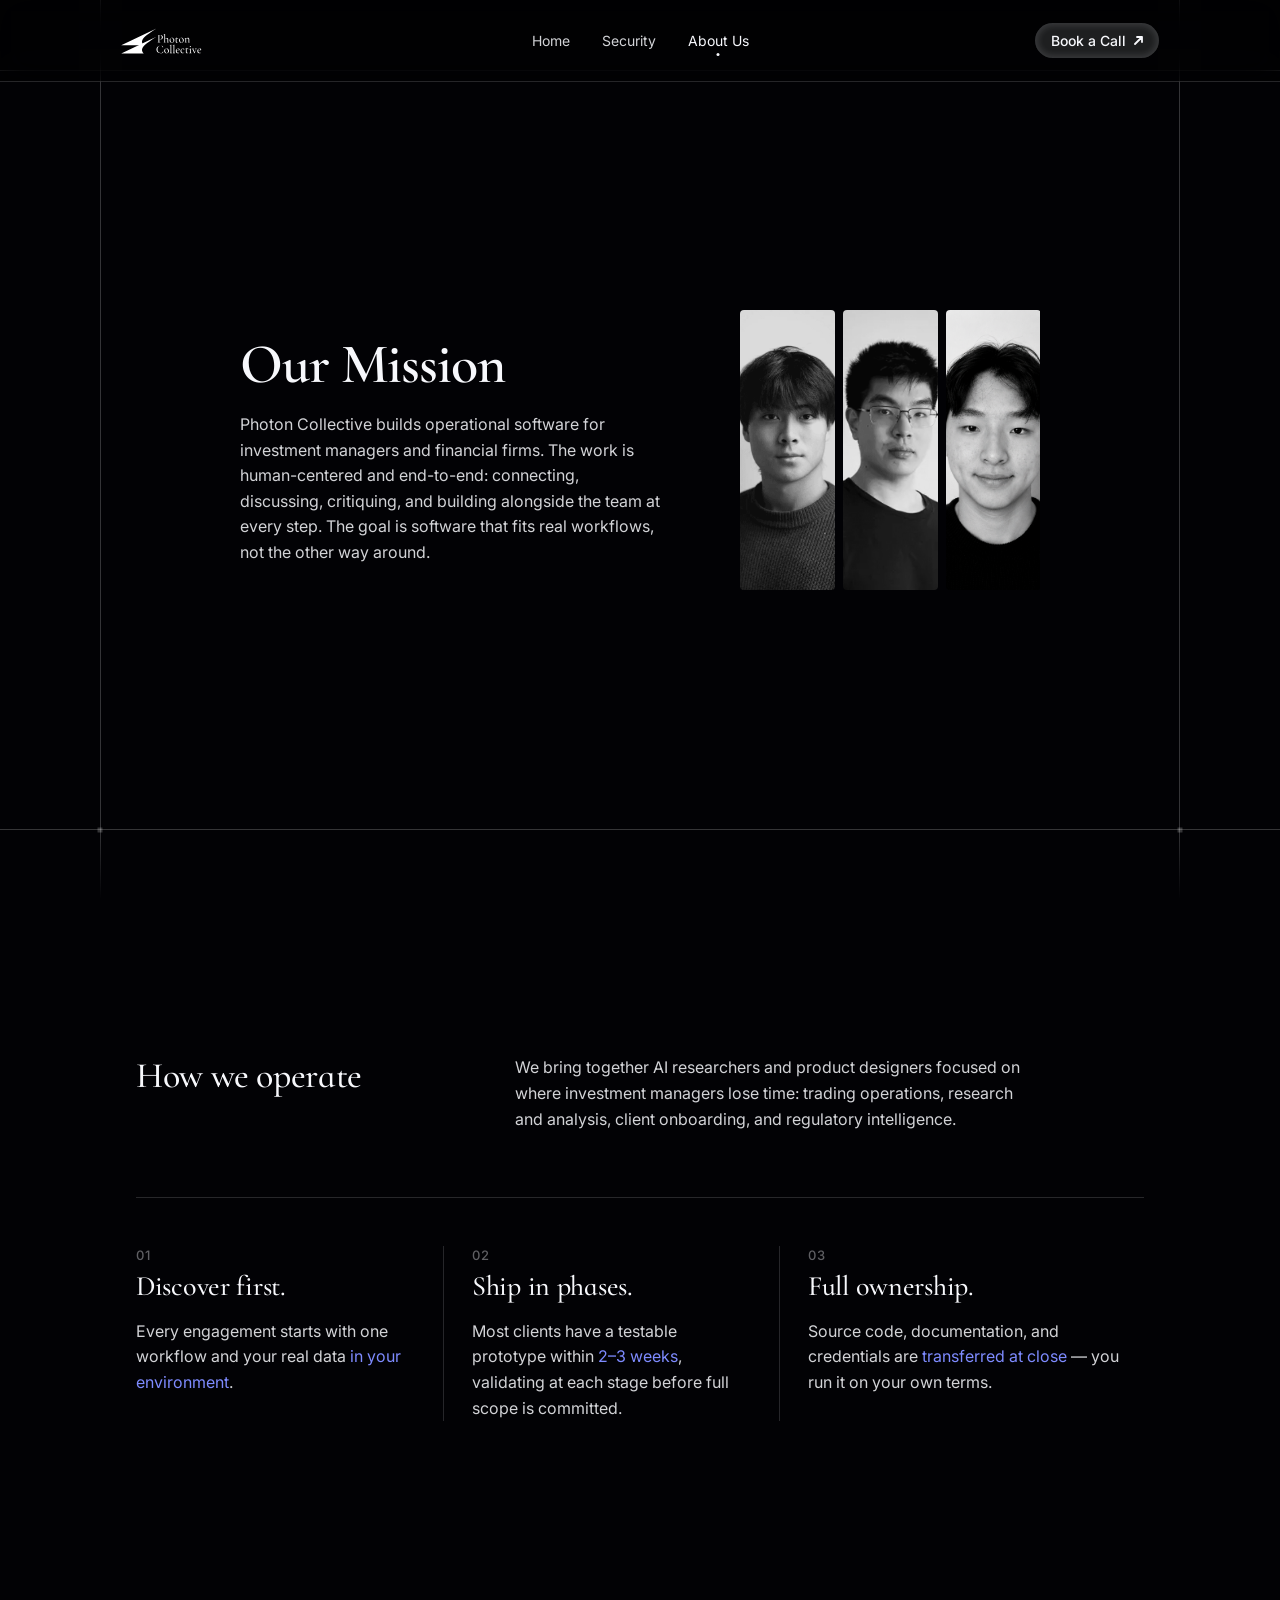
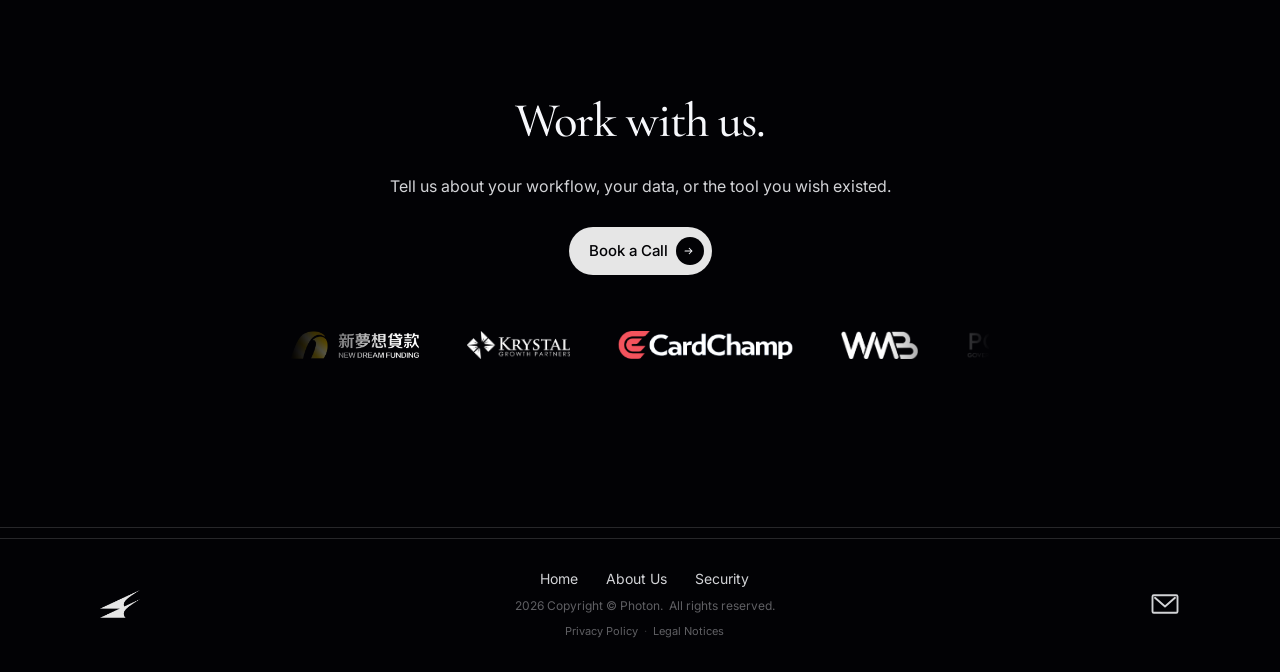
==== commit e1fc84ef: "Replace Edison Hui portrait with updated photo Co-Authored-By: Claude Sonnet 4.6 <noreply@anthropic." ====
--- a/about-us.html
+++ b/about-us.html
@@ -171,10 +171,10 @@
               <img src="images/portrait-1.png" alt="Alex Chen, co-founder of Photon Collective" class="about-photo-img" loading="eager" width="892" height="876">
             </div>
             <div class="about-photo-col">
-              <img src="images/portrait-2.png" alt="Andrew Kang, co-founder of Photon Collective" class="about-photo-img" loading="eager" width="1512" height="1486">
+              <img src="images/portrait-2.png" alt="Andrew Kang, co-founder of Photon Collective" class="about-photo-img" loading="eager" width="1512" height="1375">
             </div>
             <div class="about-photo-col">
-              <img src="images/portrait-3.png" alt="Edison Hui, Photon Collective" class="about-photo-img" loading="eager" width="1512" height="1486">
+              <img src="images/portrait-3.png" alt="Edison Hui, Photon Collective" class="about-photo-img" loading="eager" width="1512" height="1375">
             </div>
           </div>
           <div class="about-photo-labels">
--- a/css/styles.css
+++ b/css/styles.css
@@ -3212,7 +3212,7 @@
 }
 
 .legal-body section {
-  scroll-margin-top: calc(var(--nav-h) + 16px);
+  scroll-margin-top: calc(var(--nav-h) + 40px);
 }
 
 .legal-body section + section {
@@ -3279,7 +3279,7 @@
 
   .legal-toc {
     position: sticky;
-    top: calc(var(--nav-h) + 24px);
+    top: calc(var(--nav-h) + 48px);
   }
 }
 
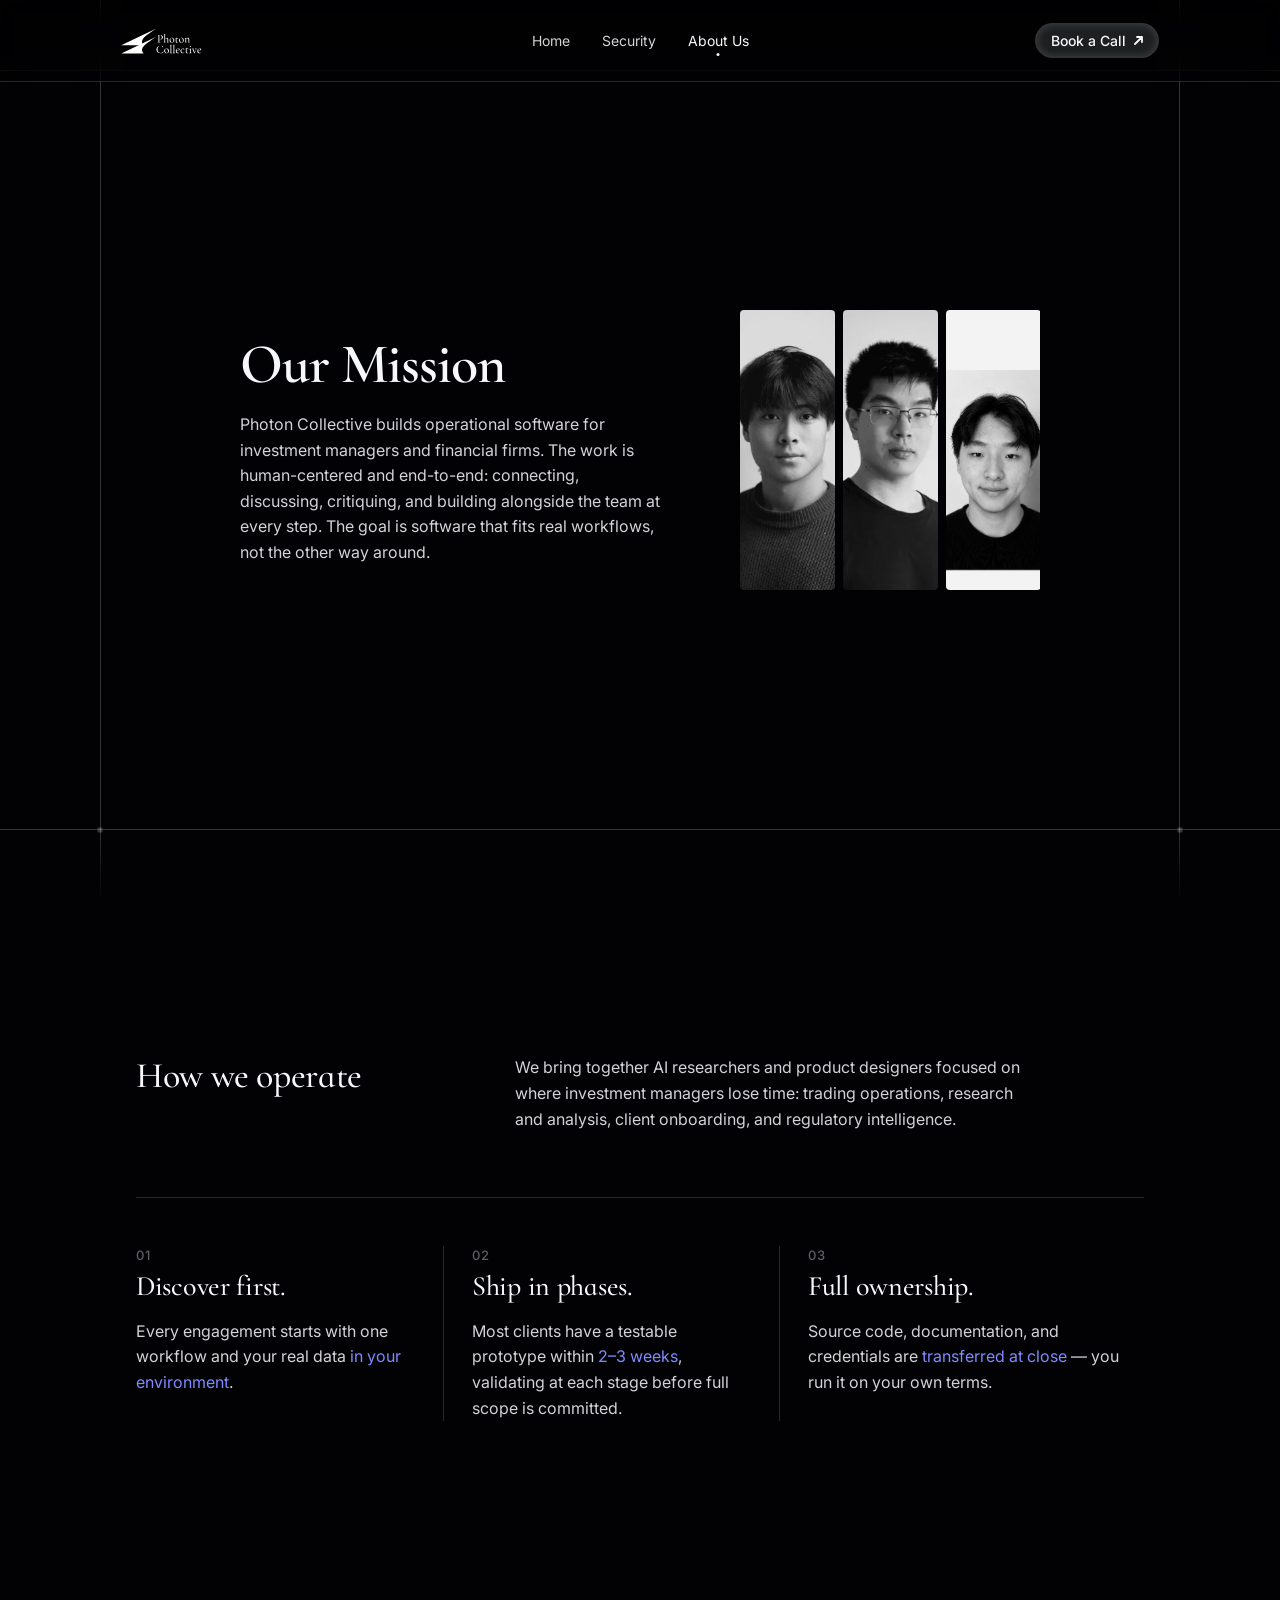
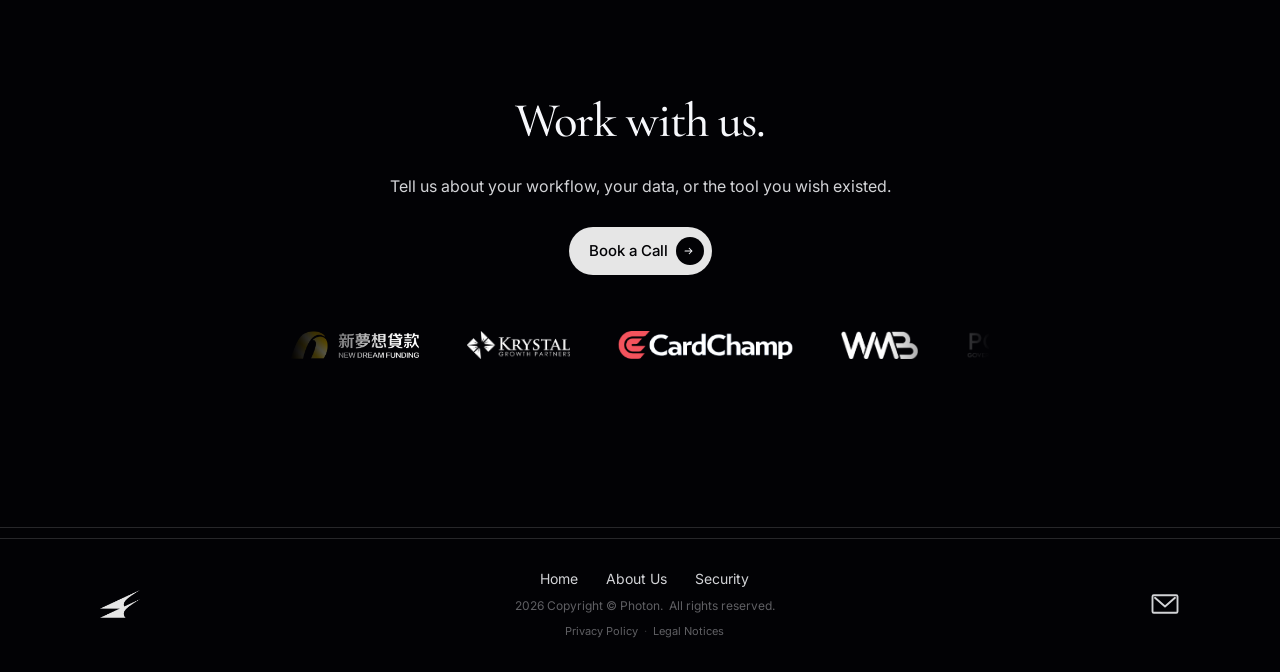
==== commit 19ca1297: "Reframe Edison Hui portrait with better headroom and scale Added canvas padding to match the framing" ====
--- a/about-us.html
+++ b/about-us.html
@@ -171,10 +171,10 @@
               <img src="images/portrait-1.png" alt="Alex Chen, co-founder of Photon Collective" class="about-photo-img" loading="eager" width="892" height="876">
             </div>
             <div class="about-photo-col">
-              <img src="images/portrait-2.png" alt="Andrew Kang, co-founder of Photon Collective" class="about-photo-img" loading="eager" width="1512" height="1375">
+              <img src="images/portrait-2.png" alt="Andrew Kang, co-founder of Photon Collective" class="about-photo-img" loading="eager" width="1512" height="1323">
             </div>
             <div class="about-photo-col">
-              <img src="images/portrait-3.png" alt="Edison Hui, Photon Collective" class="about-photo-img" loading="eager" width="1512" height="1375">
+              <img src="images/portrait-3.png" alt="Edison Hui, Photon Collective" class="about-photo-img" loading="eager" width="1512" height="1323">
             </div>
           </div>
           <div class="about-photo-labels">
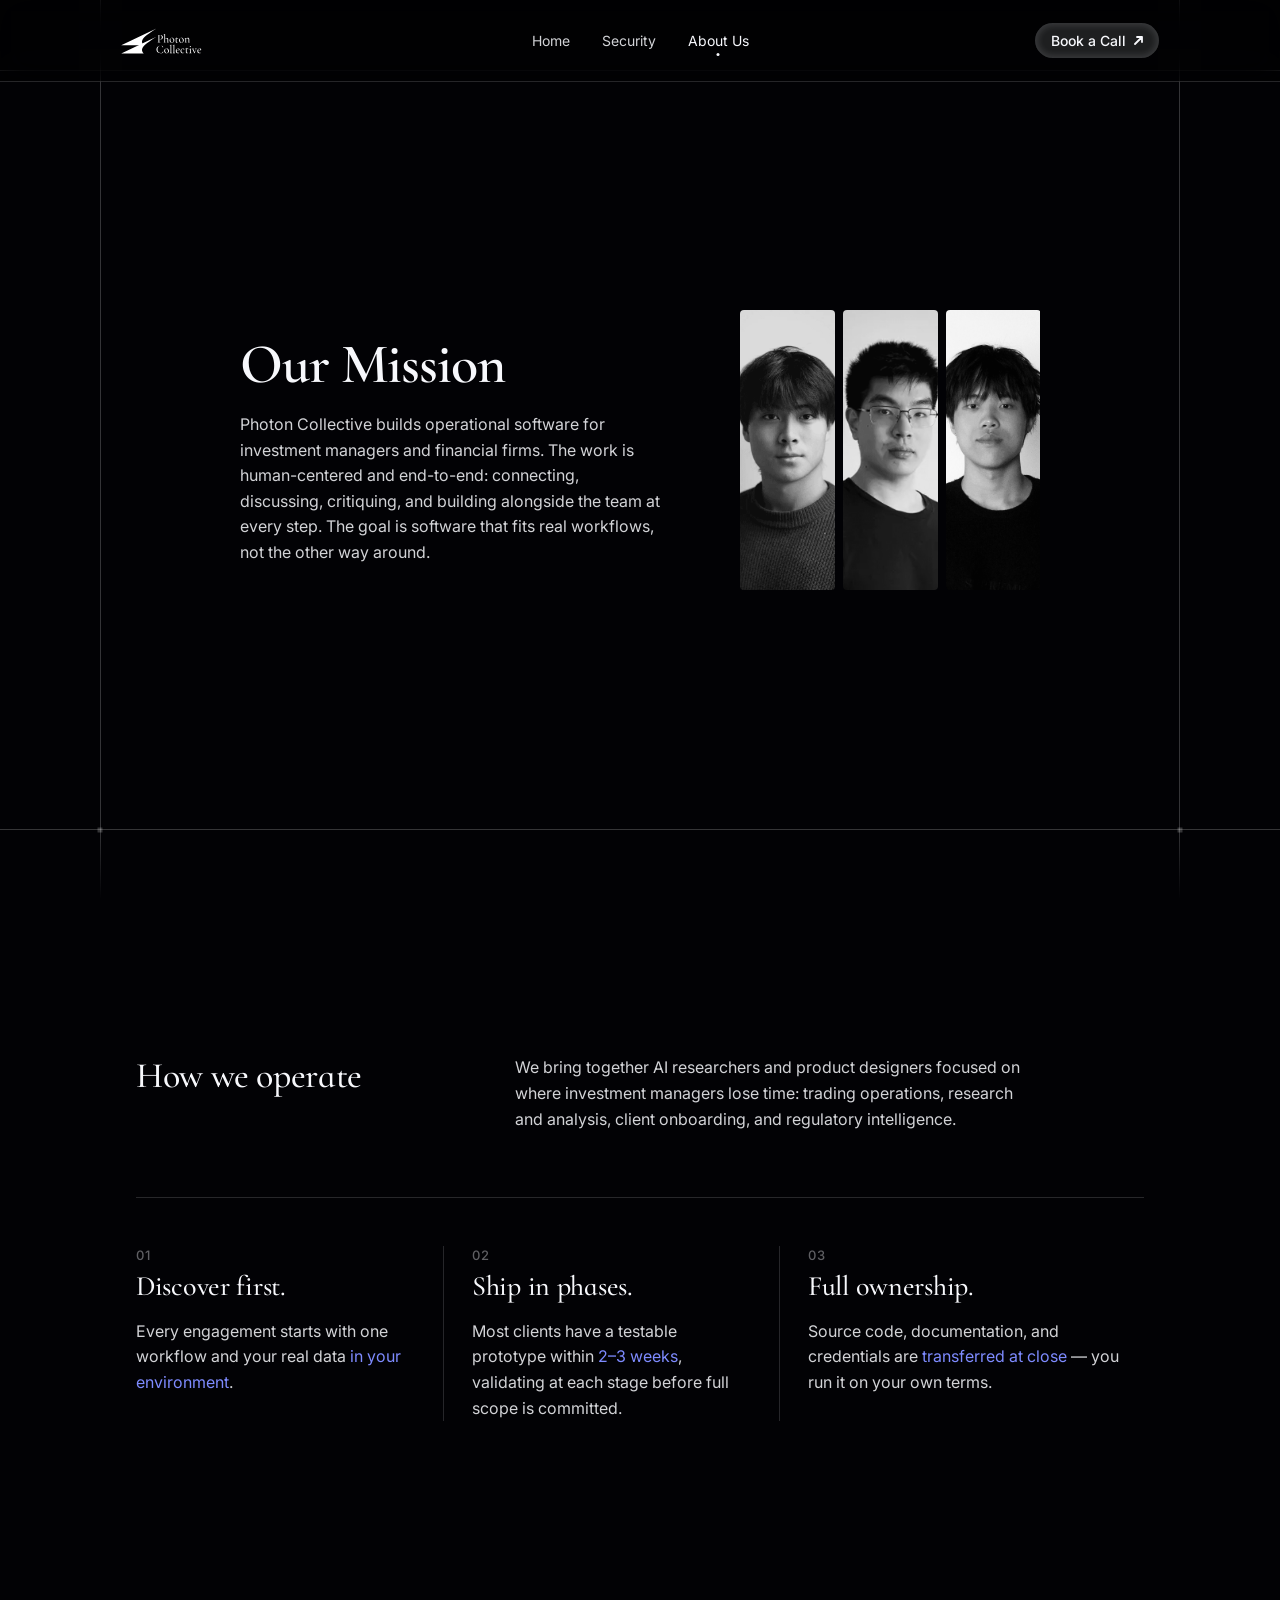
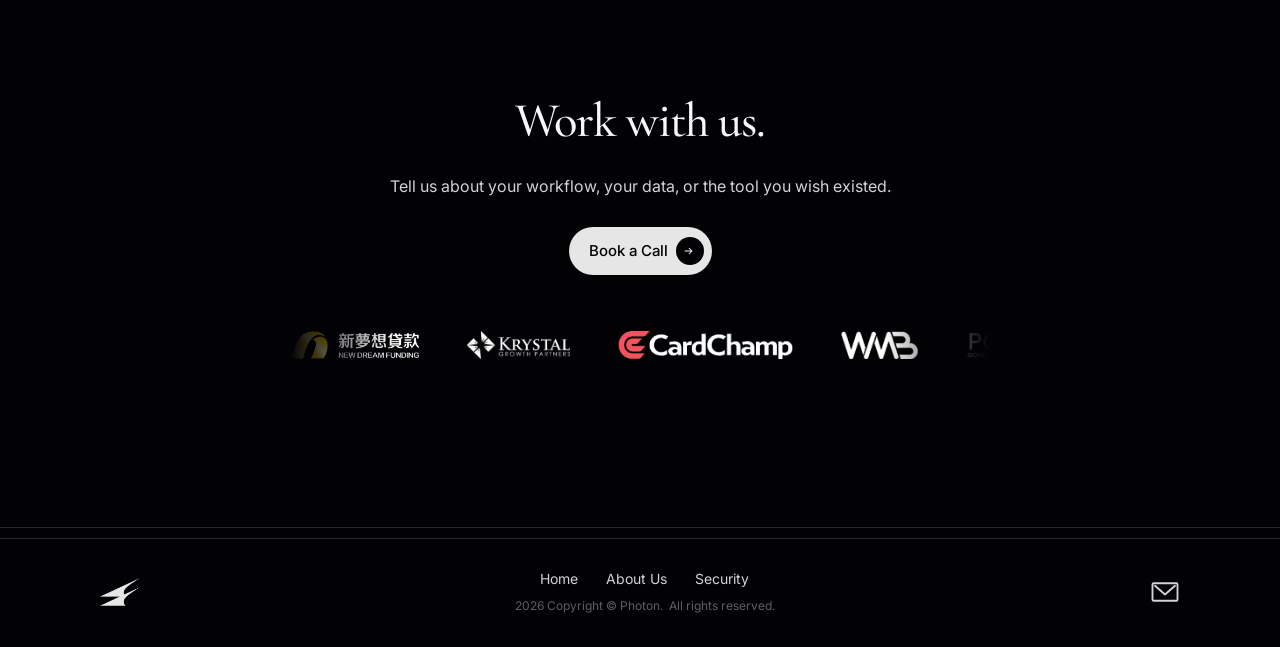
==== commit 3c8ae98b: "Revert Edison Hui portrait to original Co-Authored-By: Claude Sonnet 4.6 <noreply@anthropic.com>" ====
--- a/about-us.html
+++ b/about-us.html
@@ -171,10 +171,10 @@
               <img src="images/portrait-1.png" alt="Alex Chen, co-founder of Photon Collective" class="about-photo-img" loading="eager" width="892" height="876">
             </div>
             <div class="about-photo-col">
-              <img src="images/portrait-2.png" alt="Andrew Kang, co-founder of Photon Collective" class="about-photo-img" loading="eager" width="1512" height="1323">
+              <img src="images/portrait-2.png" alt="Andrew Kang, co-founder of Photon Collective" class="about-photo-img" loading="eager" width="1512" height="1486">
             </div>
             <div class="about-photo-col">
-              <img src="images/portrait-3.png" alt="Edison Hui, Photon Collective" class="about-photo-img" loading="eager" width="1512" height="1323">
+              <img src="images/portrait-3.png" alt="Edison Hui, Photon Collective" class="about-photo-img" loading="eager" width="1512" height="1486">
             </div>
           </div>
           <div class="about-photo-labels">
@@ -288,14 +288,9 @@
           <a href="security.html">Security</a>
         </nav>
         <div class="footer-copy">
-          <span>2026 Copyright &copy; Photon.</span>
+          <span>2026 Copyright © Photon.</span>
           <p>All rights reserved.</p>
         </div>
-        <nav class="footer-legal" aria-label="Legal">
-          <a href="privacy-policy.html">Privacy Policy</a>
-          <span class="footer-legal-sep" aria-hidden="true">&middot;</span>
-          <a href="legal-notices.html">Legal Notices</a>
-        </nav>
       </div>
 
       <a href="mailto:hello@photoncollective.dev" class="footer-email">
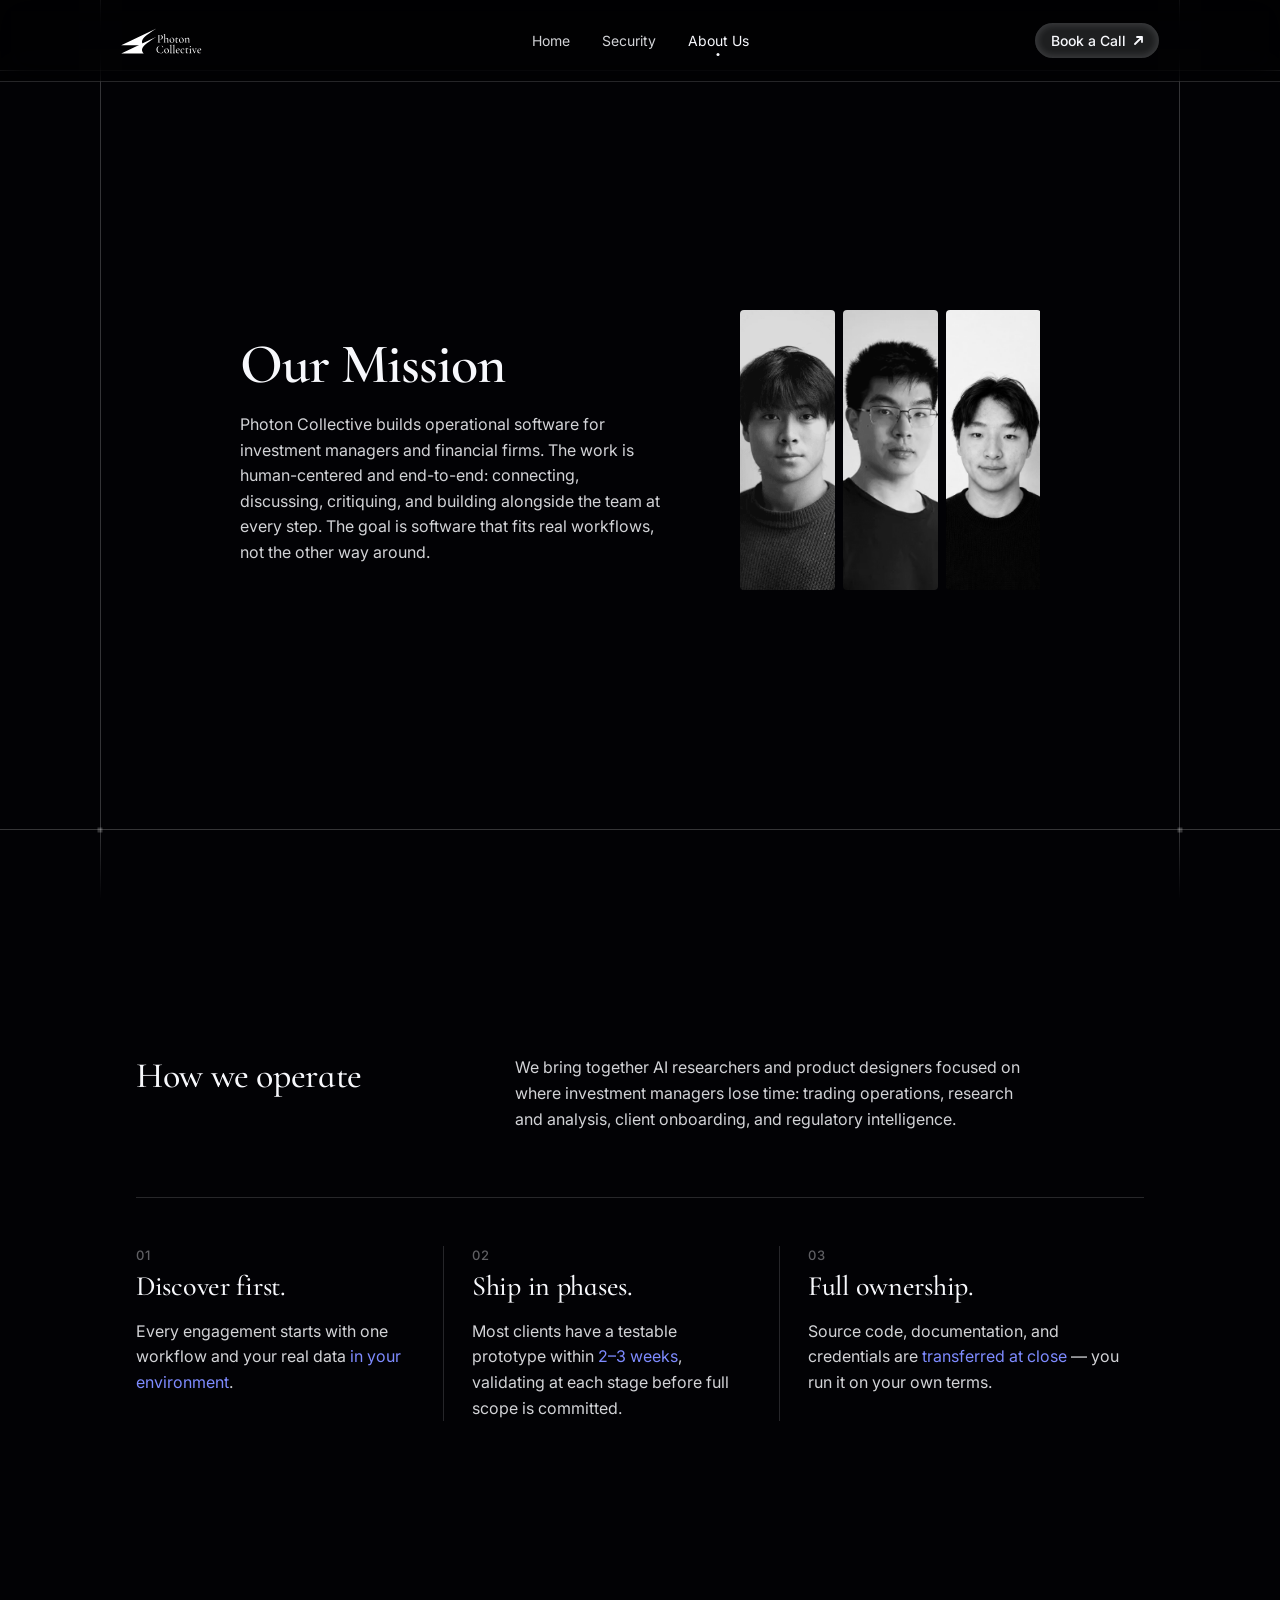
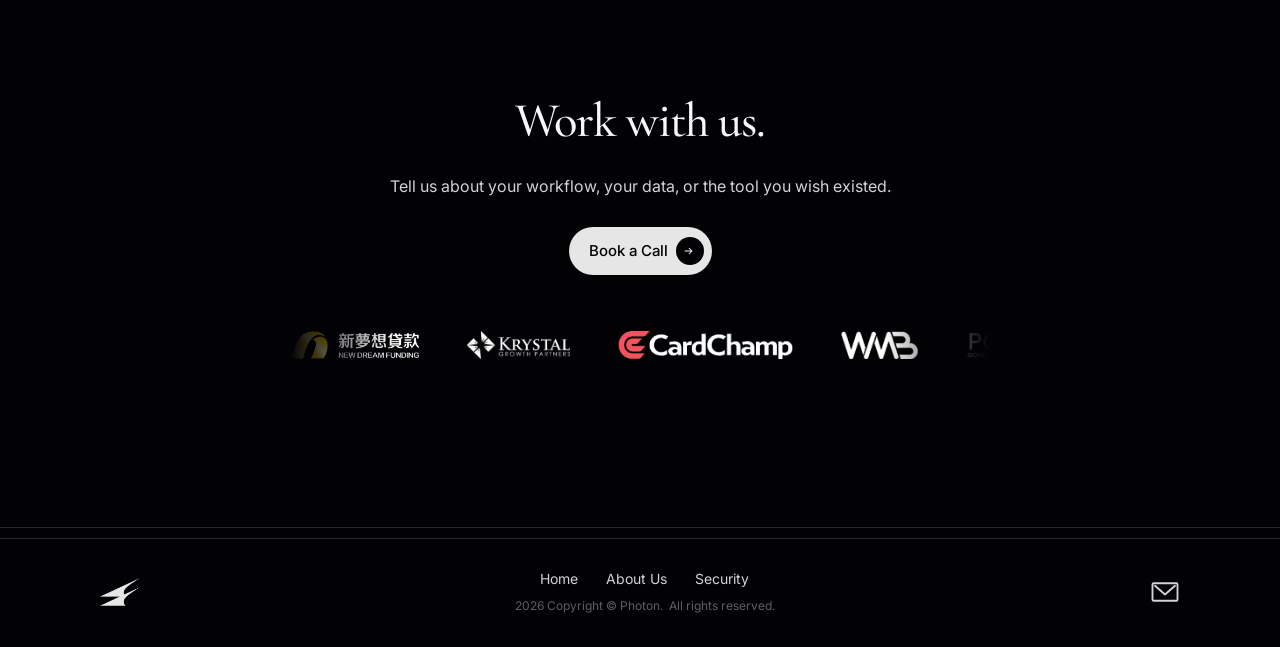
==== commit af1f3dff: "Replace Edison Hui portrait with properly framed photo Co-Authored-By: Claude Sonnet 4.6 <noreply@an" ====
--- a/about-us.html
+++ b/about-us.html
@@ -171,10 +171,10 @@
               <img src="images/portrait-1.png" alt="Alex Chen, co-founder of Photon Collective" class="about-photo-img" loading="eager" width="892" height="876">
             </div>
             <div class="about-photo-col">
-              <img src="images/portrait-2.png" alt="Andrew Kang, co-founder of Photon Collective" class="about-photo-img" loading="eager" width="1512" height="1486">
+              <img src="images/portrait-2.png" alt="Andrew Kang, co-founder of Photon Collective" class="about-photo-img" loading="eager" width="1477" height="1512">
             </div>
             <div class="about-photo-col">
-              <img src="images/portrait-3.png" alt="Edison Hui, Photon Collective" class="about-photo-img" loading="eager" width="1512" height="1486">
+              <img src="images/portrait-3.png" alt="Edison Hui, Photon Collective" class="about-photo-img" loading="eager" width="1477" height="1512">
             </div>
           </div>
           <div class="about-photo-labels">
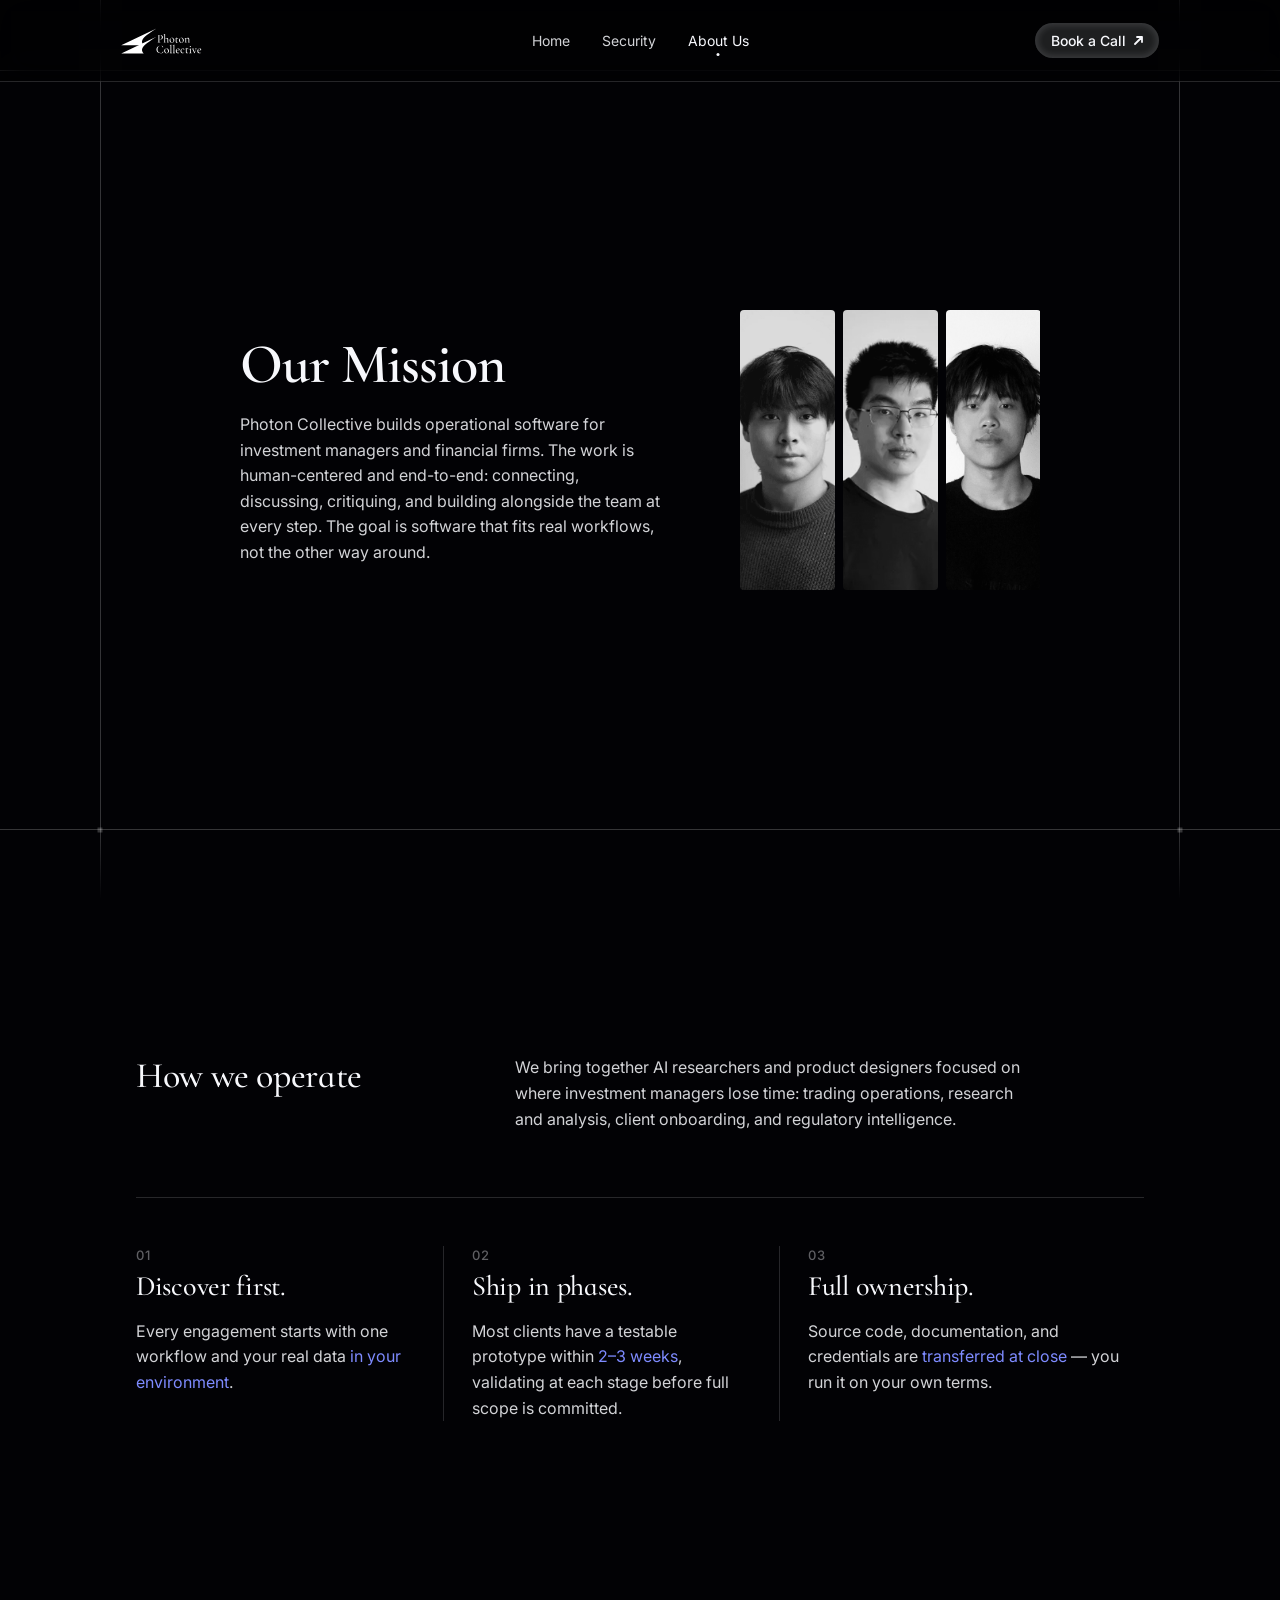
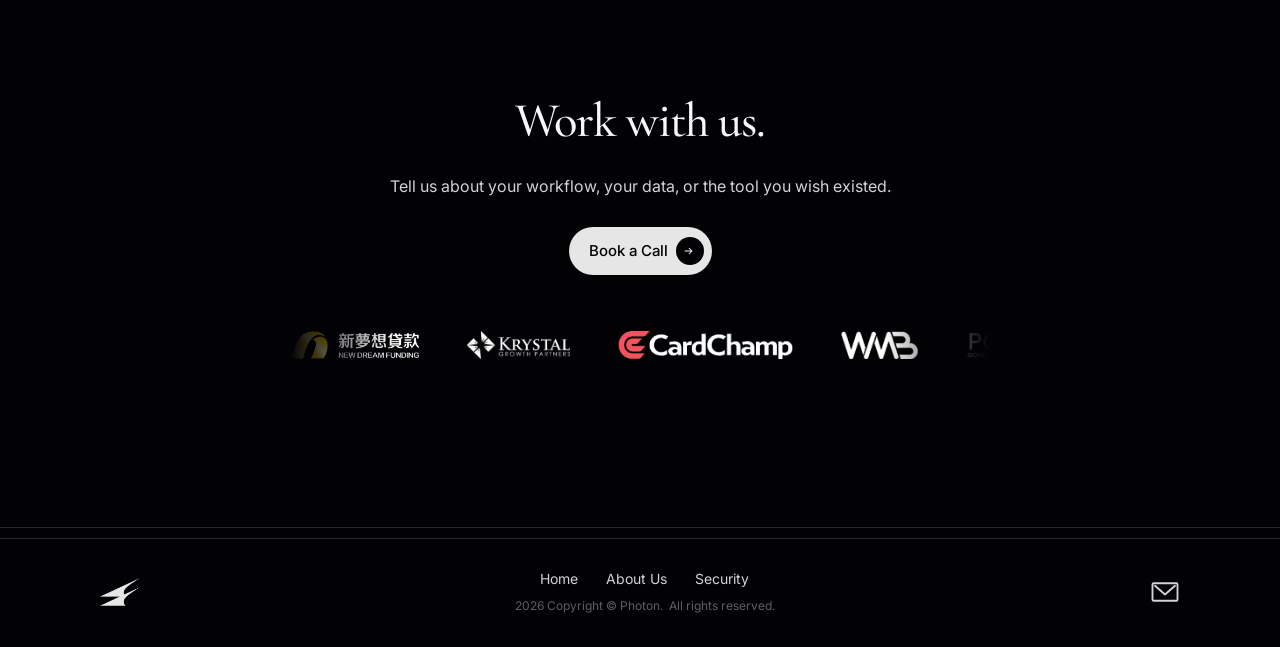
==== commit 1ac4b0c3: "Revert Edison Hui portrait to original Co-Authored-By: Claude Sonnet 4.6 <noreply@anthropic.com>" ====
--- a/about-us.html
+++ b/about-us.html
@@ -171,10 +171,10 @@
               <img src="images/portrait-1.png" alt="Alex Chen, co-founder of Photon Collective" class="about-photo-img" loading="eager" width="892" height="876">
             </div>
             <div class="about-photo-col">
-              <img src="images/portrait-2.png" alt="Andrew Kang, co-founder of Photon Collective" class="about-photo-img" loading="eager" width="1477" height="1512">
+              <img src="images/portrait-2.png" alt="Andrew Kang, co-founder of Photon Collective" class="about-photo-img" loading="eager" width="1512" height="1486">
             </div>
             <div class="about-photo-col">
-              <img src="images/portrait-3.png" alt="Edison Hui, Photon Collective" class="about-photo-img" loading="eager" width="1477" height="1512">
+              <img src="images/portrait-3.png" alt="Edison Hui, Photon Collective" class="about-photo-img" loading="eager" width="1512" height="1486">
             </div>
           </div>
           <div class="about-photo-labels">
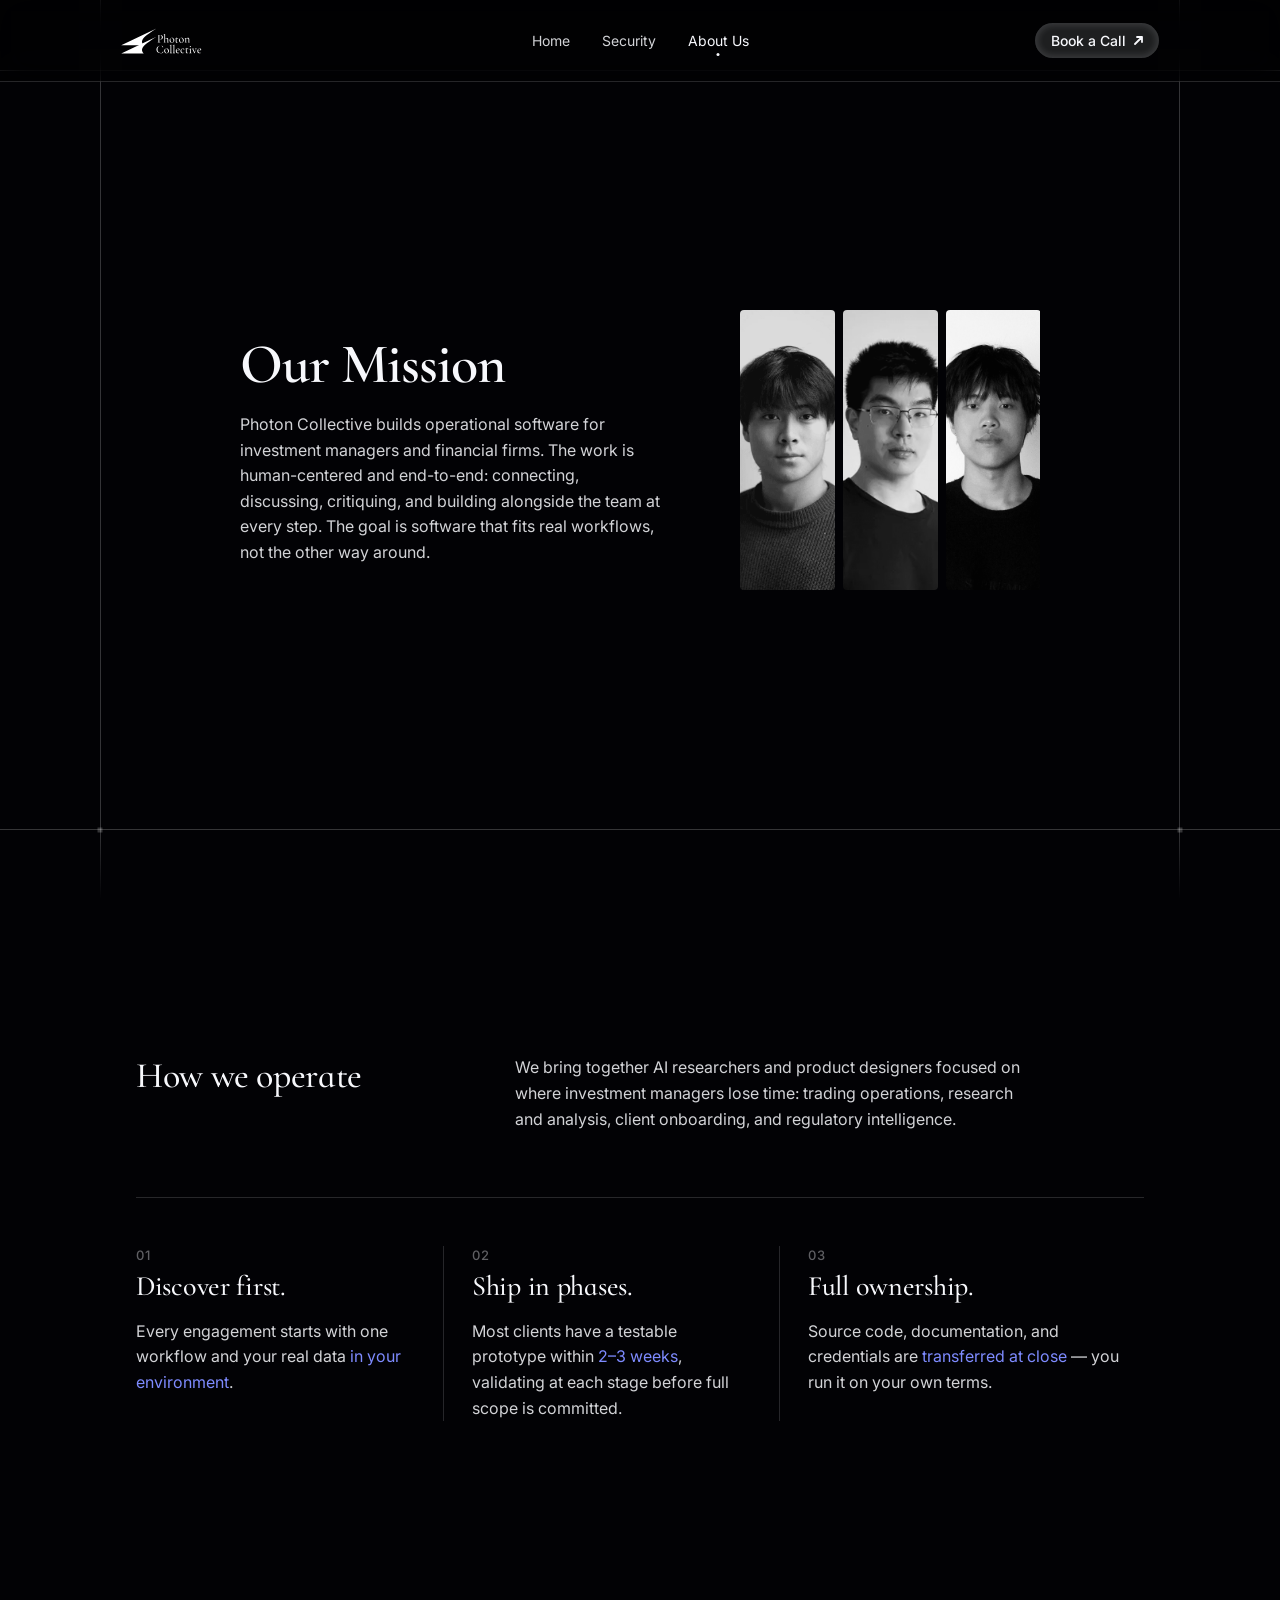
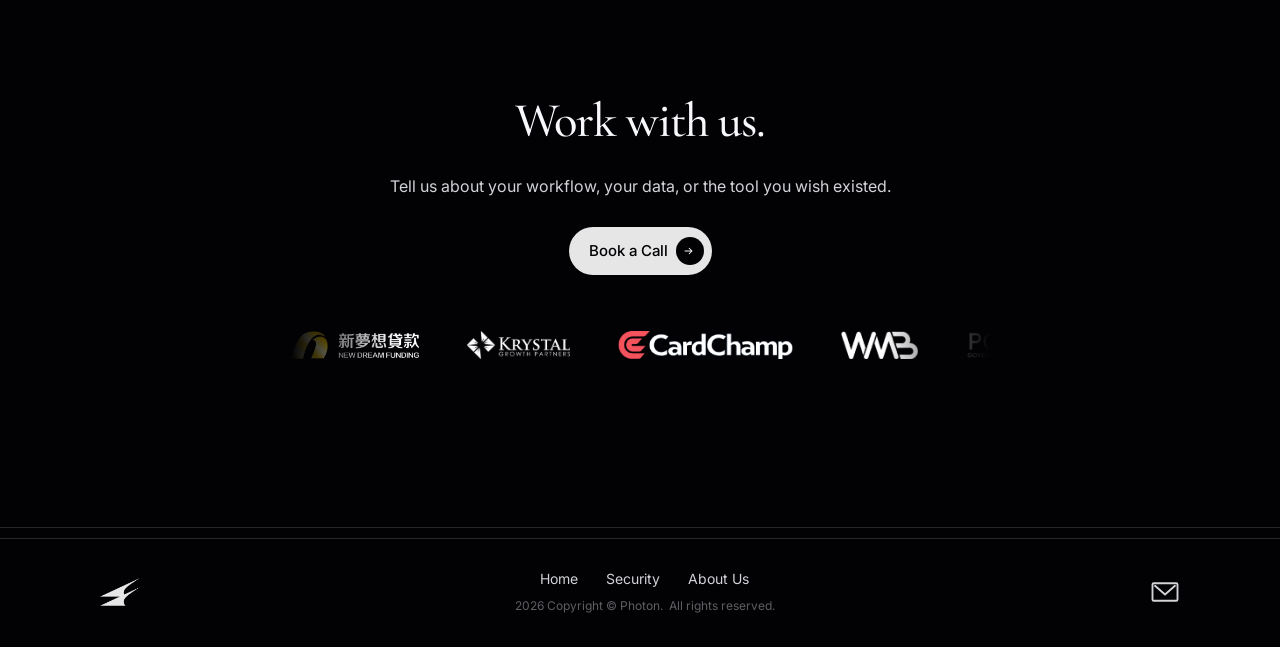
==== commit f358dbb9: "Fix footer nav order to match navbar: Home, Security, About Us Co-Authored-By: Claude Sonnet 4.6 <no" ====
--- a/about-us.html
+++ b/about-us.html
@@ -108,13 +108,13 @@
     <nav class="nav" role="navigation" aria-label="Main navigation">
       <div class="nav-inner">
 
-        <a href="/" class="nav-logo" aria-label="Photon Collective home">
+        <a href="index.html" class="nav-logo" aria-label="Photon Collective home">
           <svg class="nav-logo-wordmark" viewBox="0 0 81 26" fill="none" aria-hidden="true"><use href="#wordmark"/></svg>
           <span class="sr-only">photon collective</span>
         </a>
 
         <div class="nav-links">
-          <a href="/">Home</a>
+          <a href="index.html">Home</a>
           <a href="security.html">Security</a>
           <a href="about-us.html" class="active">About Us</a>
         </div>
@@ -135,7 +135,7 @@
 
     </nav>
     <div class="nav-mobile" role="menu">
-      <a href="/" role="menuitem">Home</a>
+      <a href="index.html" role="menuitem">Home</a>
       <a href="security.html" role="menuitem">Security</a>
       <a href="about-us.html" role="menuitem" class="active">About Us</a>
       <a href="booking.html" role="menuitem" class="nav-mobile-cta">
@@ -277,15 +277,15 @@
   <footer class="footer" role="contentinfo">
     <div class="footer-inner">
 
-      <a href="/" class="footer-logo" aria-label="Photon Collective">
+      <a href="index.html" class="footer-logo" aria-label="Photon Collective">
         <img src="images/logo-dark.png" alt="" class="footer-brand-icon" aria-hidden="true" width="148" height="104">
       </a>
 
       <div class="footer-center">
         <nav class="footer-nav" aria-label="Footer navigation">
-          <a href="/">Home</a>
+          <a href="index.html">Home</a>
+          <a href="security.html">Security</a>
           <a href="about-us.html">About Us</a>
-          <a href="security.html">Security</a>
         </nav>
         <div class="footer-copy">
           <span>2026 Copyright © Photon.</span>
